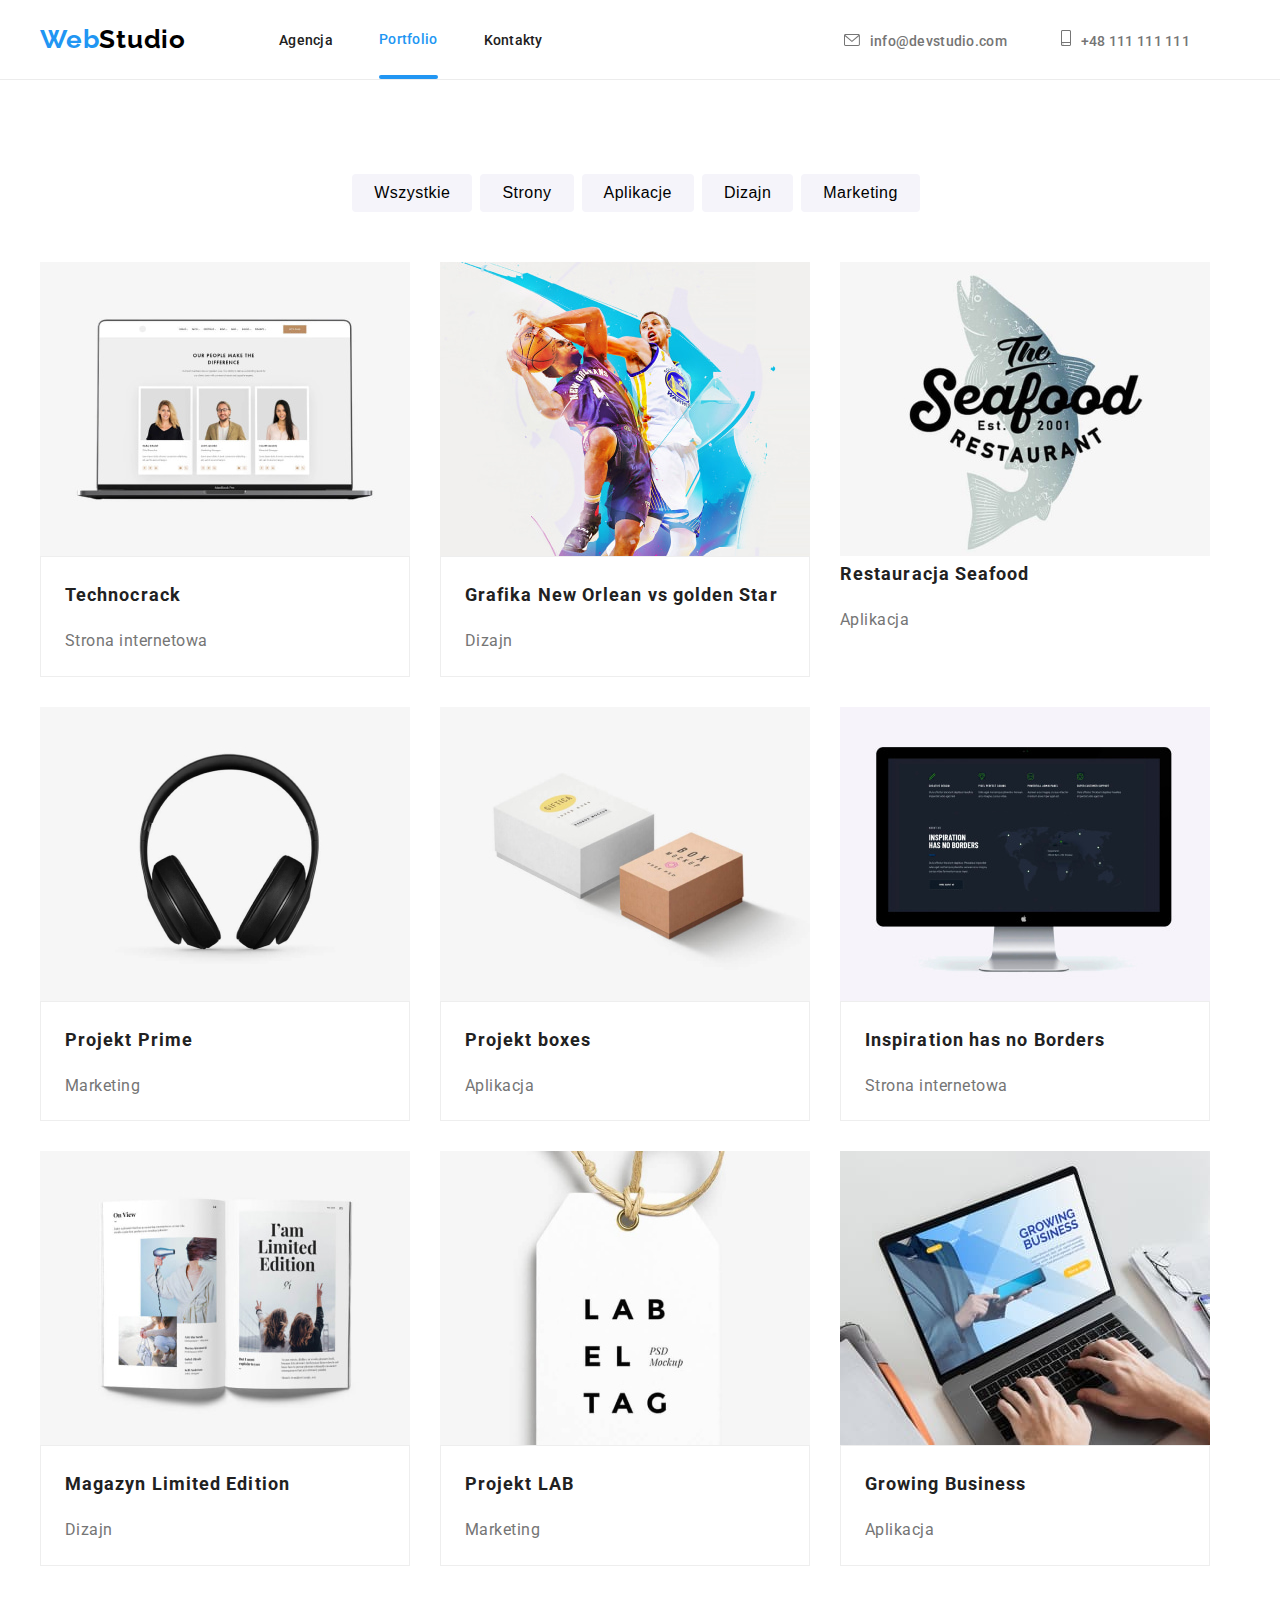
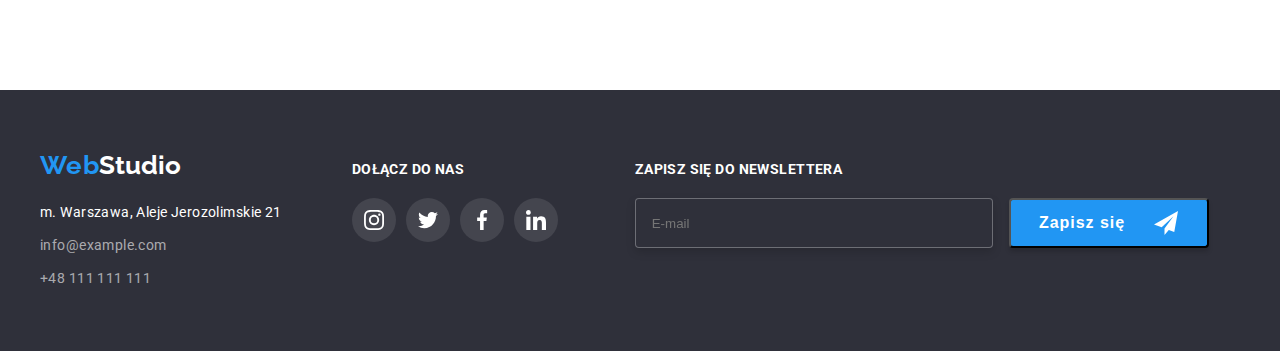
==== portfolio.html @ 431e4baf "init hw07" ====
<!DOCTYPE html>
<html lang="en">
<head>
    <meta charset="UTF-8">
    <meta http-equiv="X-UA-Compatible" content="IE=edge">
    <meta name="viewport" content="width=device-width, initial-scale=1.0">
    <link rel="preconnect" href="https://fonts.googleapis.com">
    <link rel="preconnect" href="https://fonts.gstatic.com" crossorigin>
    <link href="https://fonts.googleapis.com/css2?family=Raleway:wght@700&family=Roboto:wght@400;500;700;900&display=swap"
        rel="stylesheet">
    <link rel="stylesheet" href="https://cdnjs.cloudflare.com/ajax/libs/modern-normalize/2.0.0/modern-normalize.min.css"
        integrity="sha512-4xo8blKMVCiXpTaLzQSLSw3KFOVPWhm/TRtuPVc4WG6kUgjH6J03IBuG7JZPkcWMxJ5huwaBpOpnwYElP/m6wg=="
        crossorigin="anonymous" referrerpolicy="no-referrer" />
        <style>
           body {
                font-family: 'Roboto', sans-serif;
                color: rgba(33, 33, 33, 1)
            }
        </style> 
    <title>Portfolio</title>
    <link href="./css/styles.css" rel="stylesheet">
</head>
<body>
    <header class="header-line">
        <div class="container">
        <div class="menu-container">
<nav class="menu-nav">
    <a href="./index.html" class="link"><span class="logo">Web</span><span class="logo-header">Studio</span></a>
    <ul class="menu-nav-list list">
        <li class="menu-nav-item"><a href="./index.html" class="menu-nav-link">Agencja</a></li>
        <li class="menu-nav-item"><a href="./portfolio.html" class="menu-nav-link nav-link">Portfolio</a></li>
        <li class="menu-nav-item"><a href="#" class="menu-nav-link">Kontakty</a></li>
    </ul>
</nav>
<ul class="menu-contact list">
<li class="menu-contact-item">
<a href="mailto:info@devstudio.com" class="menu-contact-link">
<svg class="menu-icon" width="16" height="12">
    <use href="./images/icons.svg#icon-envelope"></use>
</svg>info@devstudio.com</a>
</li>

<li class="menu-contact-item">
    <a href="tel:+48111111111" class="menu-contact-link">
<svg class="menu-icon" width="10" height="16">
    <use href="./images/icons.svg#icon-smartphone"></use>
    </svg>+48 111 111 111</a>
</li>
</ul>
</div>
     </div>
</header>
<!--hero -->
    <main>  
        <div class="container">
        <section class="portfolio-img section">
        <div class="buttons">
            <ul class="button-nav list">
                <li class="button-item"><button type="button" class="buttons-portfolio">Wszystkie</button></li>
                <li class="button-item"><button type="button" class="buttons-portfolio">Strony</button></li>
                <li class="button-item"><button type="button" class="buttons-portfolio">Aplikacje</button></li>
                <li class="button-item"><button type="button" class="buttons-portfolio">Dizajn</button></li>
                <li class="button-item"><button type="button" class="buttons-portfolio">Marketing</button></li>
            </ul>
</div>
<ul class="site-navigation list">
    <li>
        <figure class="portfolio-img-containers list">
        <div class="box">
            <img src="./images/header/technocrack.jpg" alt="laptop" width="370" height="294">
            <div class="overlay">
<p class="overlay-text">Technocrack jest popularną platformą wykorzystywaną do rozpowszechniania koronawirusa. Firmy wykorzystują tę platformę
do celów szpiegowskich i ataków na niezabezpieczone serwery konkurencji</p>

            </div>
        </div>
        <figcaption class="figcaption-item"> 
        <h3 class="figcaption-title">Technocrack</h3>
            <p class="paragraph-portfolio">Strona internetowa</p>
            </figcaption>
            </figure>
    </li>
    <li>
        <figure class="portfolio-img-containers list">
            <div class="box">
        <img src="./images/header/graphic.jpg" alt="grafika" width="370" height="294">
        <div class="overlay">
            <p class="overlay-text">Technocrack jest popularną platformą wykorzystywaną do rozpowszechniania koronawirusa. Firmy
                wykorzystują tę platformę
                do celów szpiegowskich i ataków na niezabezpieczone serwery konkurencji</p>
        
        </div>
        </div>
        <figcaption class="figcaption-item">
            <h3 class="figcaption-title">Grafika New Orlean vs golden Star</h3>
            <p class="paragraph-portfolio">Dizajn</p>
            </figcaption>
            </figure>
    </li>
    <li>
        <figure class="portfolio-img-containers list">
            <div class="box">
        <img src="./images/header/seafood.jpg" alt="logo restauracji" width="370" height="294">
        <figcaption class="figcaption-item">
            <div class="overlay">
                <p class="overlay-text">Technocrack jest popularną platformą wykorzystywaną do rozpowszechniania koronawirusa. Firmy
                    wykorzystują tę platformę
                    do celów szpiegowskich i ataków na niezabezpieczone serwery konkurencji</p>
            
            </div>
            </div>
            <h3 class="figcaption-title">Restauracja Seafood</h3>
            <p class="paragraph-portfolio">Aplikacja</p>
            </figcaption>
            </figure>
    </li>
    <li>
    <figure class="portfolio-img-containers list">
        <div class="box">
        <img src="./images/header/project-prime.jpg" alt="słuchawki" width="370" height="294">
        <div class="overlay">
            <p class="overlay-text">Technocrack jest popularną platformą wykorzystywaną do rozpowszechniania koronawirusa. Firmy
                wykorzystują tę platformę
                do celów szpiegowskich i ataków na niezabezpieczone serwery konkurencji</p>
        
        </div>
        </div>
        <figcaption class="figcaption-item">
            <h3 class="figcaption-title">Projekt Prime</h3>
            <p class="paragraph-portfolio">Marketing</p>
            </figcaption>
            </figure>
    </li>
    <li>
        <figure class="portfolio-img-containers list">
            <div class="box">
        <img src="./images/header/project-boxes.jpg" alt="pudełka" width="370" height="294">
        <div class="overlay">
            <p class="overlay-text">Technocrack jest popularną platformą wykorzystywaną do rozpowszechniania koronawirusa. Firmy
                wykorzystują tę platformę
                do celów szpiegowskich i ataków na niezabezpieczone serwery konkurencji</p>
        
        </div>
        </div>
        <figcaption class="figcaption-item">
            <h3 class="figcaption-title">Projekt boxes</h3>
            <p class="paragraph-portfolio">Aplikacja</p>
            </figcaption>
            </figure>
    </li>
    <li>
        <figure class="portfolio-img-containers list">
            <div class="box">
        <img src="./images/header/inspiration.jpg" alt="monitor" width="370" height="294">
        <div class="overlay">
            <p class="overlay-text">Technocrack jest popularną platformą wykorzystywaną do rozpowszechniania koronawirusa. Firmy
                wykorzystują tę platformę
                do celów szpiegowskich i ataków na niezabezpieczone serwery konkurencji</p>
        
        </div>
        </div>
        <figcaption class="figcaption-item">
            <h3 class="figcaption-title">Inspiration has no Borders</h3>
            <p class="paragraph-portfolio">Strona internetowa</p>
            </figcaption>
            </figure>
    </li>
    <li>
        <figure class="portfolio-img-containers list">
            <div class="box">
        <img src="./images/header/magazyn.jpg" alt="ksiąźka" width="370" height="294">
        <div class="overlay">
            <p class="overlay-text">Technocrack jest popularną platformą wykorzystywaną do rozpowszechniania koronawirusa. Firmy
                wykorzystują tę platformę
                do celów szpiegowskich i ataków na niezabezpieczone serwery konkurencji</p>
        
        </div>
        </div>
        <figcaption class="figcaption-item">
            <h3 class="figcaption-title">Magazyn Limited Edition</h3>
           <p class="paragraph-portfolio">Dizajn</p>
            </figcaption>
            </figure>
    </li>
    <li>
        <figure class="portfolio-img-containers list">
            <div class="box">
        <img src="./images/header/project.jpg" alt="logo na kartce" width="370" height="294">
        <div class="overlay">
            <p class="overlay-text">Technocrack jest popularną platformą wykorzystywaną do rozpowszechniania koronawirusa. Firmy
                wykorzystują tę platformę
                do celów szpiegowskich i ataków na niezabezpieczone serwery konkurencji</p>
        
        </div>
        </div>
        <figcaption class="figcaption-item">
            <h3 class="figcaption-title">Projekt LAB</h3>
            <p class="paragraph-portfolio">Marketing</p>
            </figcaption>
            </figure>
    </li>
    <li>
        <figure class="portfolio-img-containers list">
            <div class="box">
        <img src="./images/header/growing.jpg" alt="pisanie na laptopie" width="370" height="294">
        <div class="overlay">
            <p class="overlay-text">Technocrack jest popularną platformą wykorzystywaną do rozpowszechniania koronawirusa. Firmy
                wykorzystują tę platformę
                do celów szpiegowskich i ataków na niezabezpieczone serwery konkurencji</p>
        
        </div>
        </div>
        <figcaption class="figcaption-item">
            <h3 class="figcaption-title">Growing Business</h3>
            <p class="paragraph-portfolio">Aplikacja</p>
            </figcaption>
            </figure>
    </li>
</ul>
    </section>
    
    </main>
    <footer>
        <div class="footer-flex container">
            <div class="footer-div">
        <a href="./index.html"><span class="logo">Web</span><span class="logo-footer">Studio</span></a>
        <address>
        <ul class="footer-contact">
            <li class="footer-item"><a href="https://goo.gl/maps/dJ92y6GsQ9tfoDRQ7" class="last-line-adress" target="_blank">m. Warszawa, Aleje Jerozolimskie 21</a></li>
            <li class="footer-item"><a href="mailto:info@example.com" class="last-line">info@example.com</a></li>
            <li class="footer-item"><a href="tel:+48111111111" class="last-line">+48 111 111 111</a></li>
        </ul>
    </address>
            </div>
            <div class="footer-join">
    <h3 class="footer-social-title">DOŁĄCZ DO NAS</h3>
    <ul class="footer-social-container list">
        <li class="footer-social-icons">
              <a class="footer-social-link" href=""><svg class="footer-social-icon" width="20" height="20">
            <use href="./images/icons.svg#icon-instagram-2"></use>
        </svg></a>
    </li>
        <li class="footer-social-icons">
            <a class="footer-social-link"><svg class="footer-social-icon" width="20" height="20">
            <use href="./images/icons.svg#icon-twitter-1"></use>
        </svg></a>
    </li>
        <li class="footer-social-icons">
            <a class="footer-social-link" href=""><svg class="footer-social-icon" width="20" height="20">
            <use href="./images/icons.svg#icon-facebook-1"></use>
        </svg></a>
    </li>
        <li class="footer-social-icons">
            <a class="footer-social-link" href=""><svg class="footer-social-icon" width="20" height="20">
                <use href="./images/icons.svg#icon-linkedin-1"></use>
            </svg></a>
        </li>
    </ul>
    </div>
        <div class="footer-newsletter">
        <form>
            <label>
                <h3 class="footer-submit">Zapisz się do newslettera</h3>
                <input class="footer-input" type="text" name="username" placeholder="E-mail" />
            </label>
            <button class="button-footer" type="submit">Zapisz się
                <svg class="button-icon-send" width="24" height="24">
                    <use href="./images/icons.svg#icon-icon-send"></use>
                </svg>
            </button>
        </form>
        </div>
        </div>
</footer>
</body>
</html>
---- css/styles.css ----
* {
   margin: 0;
   padding: 0;
}

*,
*::before,
*::after {
   box-sizing: border-box;
}

:root {
   --main-background: rgba(255,255,255, 1);
   --focus-color: rgba(33, 150, 243, 1);
   --second-line-color: rgba(117, 117, 117, 1);
   --button-background: rgba(245, 244, 250, 1);
   --footer-color:  rgba(47, 48, 58, 1);
   --cubic-bezier: cubic-bezier(0.4, 0, 0.2, 1)
   --
}

.body {
   font-family: 'Roboto', sans-serif;
   color: rgba(33, 33, 33, 1);
   --main-background: var(--main-background);
}

   .h1, h2, h3, h4, h5, h6, p {
      margin: 0;
}

.img {
   display: block;
   max-width: 100%;
   height: auto;
}

.list {
   list-style: none;
   padding-left: 0;
   margin: 0;
}

a:link {
   text-decoration: inherit;
}

.container {
max-width: 1200px;
margin: 0 auto
}

.section {
   padding-top: 94px;
   padding-bottom: 94px;
}

/* nawigacja strony i kontakty =======================*/

.logo {
color: var(--focus-color);
font-family: 'Raleway';
font-weight: 700;
font-size: 26px;
line-height: 1.2;
letter-spacing: 0.03em;
}

.logo-header {
font-family: 'Raleway';
font-weight: 700;
font-size: 26px;
line-height: 1.2;
color: #000000;
letter-spacing: 0.03em;
margin-right: 93px
}

.header-line {
background: var(--main-background);
border-bottom: #ececec solid 1px;
}

.menu-container {
display: flex;
align-items: center;
padding-top: 24px;
padding-bottom: 24px;
}

.menu-nav {
display: flex;
margin-right: auto;
}

.menu-nav-list {
display: flex;
align-items: center;
flex-wrap: wrap;
}

.menu-nav-item {
margin-right: 46px;
display: inline;
}

.menu-contact-item {
margin-right: 50px;
display: inline;
}

.menu-nav-link {
font-weight: 500;
font-size: 14px;
line-height: 1.1;
letter-spacing: 0.02em;
color: #212121;
}

.menu-contact-link {
   text-decoration: inherit;
   font-weight: 500;
   font-size: 14px;
   line-height: 1.1;
   letter-spacing: 0.02em;
   color: var(--second-line-color)
}

.menu-icon {
   fill: currentColor;
   margin-right: 10px;
}

   .menu-nav-link:hover, 
   .menu-nav-link:focus {
  color: var(--focus-color);
  }

   .menu-contact-link:hover,
   .menu-contact-link:focus {
    color: var(--focus-color);
   }

.nav-link {
   position: relative;
   display: flex;
   color: var(--focus-color);
      }

  .nav-link::after {
   color: var(--focus-color);
   position: absolute;
   background-color: var(--focus-color);
   content: "";
   width: 100%;
   height: 4px;
   border-radius: 2px;
   bottom: -32px
  }
/* webstudio =====================*/


.hero-container {
background-color: rgba(47, 48, 58, 0.4);
   background-image: linear-gradient(to right,
         rgba(47, 48, 58, 0.4),
         rgba(47, 48, 58, 0.4)),
      url(../images/background-picture.jpg);
   background-position: center;
   background-size: cover;
   padding: 200px 0;
   max-width: 1600px;
   height: 600px;
   margin: 0 auto;
}

.h1-webstudio {
   font-weight: 900;
   font-size: 44px;
   line-height: 1.4;
   text-align: center;
   letter-spacing: 0.06em;
   white-space: wrap;
   max-width: 696px;
   margin: 0 auto;
   color: var(--main-background);
}

.button-webstudio {
font-weight: 700;
font-size: 16px;
line-height: 1.8;
cursor: pointer;
text-align: center;
margin: 0 auto;
margin-top: 30px;
padding: 10px 41px;
letter-spacing: 0.06em;
border-radius: 4px;
box-shadow: 0px 4px 4px rgba(0, 0, 0, 0.15);
background: var(--button-background); 
}

.button-webstudio:hover {
   color: var(--main-background);
   background: var(--focus-color);
}

.button-position {
display: flex;
justify-content: center;
text-align: center;
}

.features {
   padding-bottom: 0;
}

.features-list {
   display: flex;
}

.features-title {
   font-weight: 700;
   font-size: 18px;
   line-height: 1.5;
   letter-spacing: 0.03em;
   margin-bottom: 10px;
   margin-top: 30px
}

.features-list {
   display: flex;
}

.features-items {
   margin-right: 30px;
}

.paragraph-index {
font-family: 'Roboto';
   font-style: normal;
   font-weight: 400;
   font-size: 14px;
   line-height: 1.7;
   letter-spacing: 0.03em;
   color: var(--second-line-color);
}

.features-picture {
width: 270px;
height: 120px;
background: var(--button-background) ;
border-radius: 4px;
fill: #212121;
text-align: center;
display: flex;
align-items: center;
justify-content: center;
}

.features-picture:last-child {
   margin-right: 0
}
/* about + img index ====================================== */

.list-img {
display: flex; 
   }   

.about-title {
   font-weight: 700;
   font-size: 36px;
   line-height: 1.2;
   text-align: center;
   letter-spacing: 0.03em;
   margin-bottom: 50px;
}

.about-img {
   
 margin-right: 30px;
 position: relative;
list-style-type: none;
overflow: hidden;
display: flex;
}
.about-img:last-child {
   margin-right: 0;
}

.about-img > .label {
   position: absolute;
   font-weight: 700;
   font-size: 14px;
   line-height: 1.14;
   align-items: center;
   justify-content: center;
   width: 100%;
   height: 70px;
   bottom: 0px;
   letter-spacing: 0.03em;
   text-transform: uppercase;
   color: var(--main-background);
   display: flex;
   background-color: rgba(47, 48, 58, 0.8);
 
}
/* team ====================================== */

.team {
   background: var(--button-background);
   align-items: center;
   justify-content: center;
}

.team-title {
font-weight: 700;
   font-size: 36px;
   line-height: 1.7;
   text-align: center;
   letter-spacing: 0.03em;
   margin-bottom: 50px
}

.team-list {
   display: flex
}

.index-team-containers {
margin-right: 30px;
display: flex;
flex-direction: column;
}

.figcaption-team {
box-shadow: 0px 1px 3px rgba(0, 0, 0, 0.12), 
0px 1px 1px rgba(0, 0, 0, 0.14), 
0px 2px 1px rgba(0, 0, 0, 0.2);
border-radius: 0px 0px 4px 4px;
padding-top: 30px;
padding-bottom: 30px;
height: 168px;
background: var(--main-background);
}

.index-team-name {
   font-family: 'Roboto';
   font-weight: 500;
   font-size: 16px;
   line-height: 1.2;
   text-align: center;
   letter-spacing: 0.03em;
}

.index-team-position {
font-family: 'Roboto';
   font-weight: 400;
   font-size: 16px;
   line-height: 1.2;
   text-align: center;
   letter-spacing: 0.03em;
   margin-top: 10px;
   color: var(--second-line-color)
}

.social-media-container {
display: flex;
justify-content: center;
align-items: center;
list-style: none;
margin-top: 16px;
}

.social-icon-team {
width: 44px;
height: 44px;
margin-right: 10px;
}

.social-icon-team:last-child {
   margin-right: 0;
}

.social-link {
      fill: rgba(175, 177, 184, 1);
   width: 100%;
   height: 100%;
      display: flex;
      align-items: center;
      justify-content: center;
}

.social-link:hover,
.social-link:focus {
   fill: var(--main-background);
   background-color: var(--focus-color);
   border-radius: 50%;
}
/* nasi klienci =========================*/

.client-list {
   display: flex;
   align-items: center;
   justify-content: center;
}

.client-title {
font-style: normal;
   font-weight: 700;
   font-size: 36px;
   line-height: 1.7;
   text-align: center;
   letter-spacing: 0.03em;
   color: rgba(33, 33, 33, 1)
}

.client-items {
   margin-top: 50px;
   margin-right: 30px
}

.client-icon {
width: 170px;
height: 92px;
border: 1px solid currentColor;
color: rgba(175, 177, 184, 1);
fill: currentColor;
border-radius: 4px;
text-align: center;
display: flex;
align-items: center;
justify-content: center;
      }

.client-item:last-child {
  margin-right: 0;
}
      
.client-icon:hover,
.client-icon:focus {
border-color: var(--focus-color);
fill: var(--focus-color);
            }
/* buttons, img, portfolio ======================*/ 

.paragraph-portfolio {
   font-weight: 400;
   font-size: 16px;
   line-height: 1.8;
   margin-top: 14px;
   letter-spacing: 0.03em;
   color: var(--second-line-color);
   }


.buttons-portfolio {
   font-weight: 500;
   font-size: 16px;
   line-height: 1.6;
   text-align: center;
   letter-spacing: 0.03em;
   margin: 0 auto;
   padding: 6px 22px;
   cursor: pointer;
   border-radius: 4px;
   border: 0;
   background: var(--button-background); 
}

.buttons-portfolio:hover {
   color: var(--main-background);
   background: var(--focus-color);
   box-shadow: 0px 3px 1px rgba(0, 0, 0, 0.1), 0px 1px 2px rgba(0, 0, 0, 0.08), 0px 2px 2px rgba(0, 0, 0, 0.12);
}

.button-nav {
   display: flex;
   justify-content: center;
   align-items: center;
   flex-wrap: wrap;
   margin-bottom: 50px;
}

.button-item {
   margin-right: 8px;
}

/* portfolio images ============= */

.site-navigation {
   display: flex;
   flex-wrap: wrap;
}

.portfolio-img-containers {
display: flex;
flex-direction: column;
margin-bottom: 30px;
margin-right: 30px;

}
.figcaption-item {
   padding: 20px 24px;
   border: 1px solid #eeeeee;
   
}

.figcaption-item:hover,
.figcaption-item:focus {
box-shadow: 1px 4px 6px 0px rgba(0, 0, 0, 0.16);
box-shadow: 0px 4px 4px 0px rgba(0, 0, 0, 0.06);
box-shadow: 0px 1px 1px 0px rgba(0, 0, 0, 0.12);
}

.figcaption-title {
   font-weight: 700;
   font-size: 18px;
   line-height: 2;
   letter-spacing: 0.06em;
}

.box {
   position: relative;
      width: 370px;
      height: 294px;
      overflow: hidden;
}

.overlay {
   position: absolute;
   top: 0;
   left: 0;
   width: 100%;
   height: 100%;
   background-color: rgba(33, 150, 243, 0.9);

      transform: translatey(100%);
      transition: transform 250ms ease-in-out;
}

      .box:hover .overlay {
            transform: translatex(0);
      }
   
.overlay-text {
   font-style: normal;
      font-weight: 400;
      font-size: 18px;
      line-height: 1.5;
      letter-spacing: 0.03em;
      color: var(--main-background);
      margin: 49px 45px 49px 24px

}
/* stopka =======================================*/


footer {
   background: var(--footer-color);
   padding-top: 60px;
   padding-bottom: 60px;
}

.logo-footer {
   font-family: 'Raleway';
   font-weight: 700;
   font-size: 26px;
   line-height: 1.2;
   letter-spacing: 0,03em;
   color: var(--main-background)
}

.last-line {
font-style: normal;
font-weight: 400;
font-size: 14px;
line-height: 1.7;
letter-spacing: 0.03em;
color: rgba(255, 255, 255, 0.6);
}

.last-line:hover, 
.last-line:focus {
color: var(--focus-color)
}

.last-line-adress {
font-style: normal;
font-weight: 400;
font-size: 14px;
line-height: 1.7;
letter-spacing: 0.03em;
color: var(--main-background);
}

.last-line-adress:hover,
.last-line:focus {
color: var(--focus-color);
   }

.footer-contact {
   margin-top: 20px;
   list-style-type: none;
  
}

.footer-item {
      margin-top: 9px;
   }

.footer-item:first-child {
         margin-top: 0px;
 }

.footer-flex {
   display: flex;
   align-items: baseline;
}

.footer-div {
   margin-right: 70px;
}
.footer-social-title {
   font-weight: 700;
   font-size: 14px;
   line-height: 1.14;
   margin-right: 70px;
   letter-spacing: 0.03em;
   text-transform: uppercase;
   color: var(--main-background);
}
.footer-social-icons {
   width: 44px;
   height: 44px;
   margin-right: 10px;
   cursor: pointer;
}

.footer-social-link {
   fill: var(--main-background);
   background-color: rgba(255, 255, 255, 0.1);
   border-radius: 50%;
   width: 100%;
   height: 100%;
   display: flex;
   align-items: center;
   justify-content: center;
}


.footer-social-icons:last-child {
   margin-right: 0;
}

.footer-social-container {
   margin-top: 20px;
   display: flex;
   align-items: center;
   justify-content: center
}

.footer-social-link:hover,
.footer-social-link:focus {
   background-color: var(--focus-color);
   border-radius: 50%;
}
/* ============== stopka newsletter ======*/

.footer-newsletter {
margin-left: 77px
}

.footer-submit {
   display: flex;
   flex-direction: column;
   margin-bottom: 20px;
   margin-right: 77px;
   font-weight: 700;
   font-size: 14px;
   line-height: 1.14;
   letter-spacing: 0.03em;
   text-transform: uppercase;
   color: var(--main-background)
}

.footer-input {
      box-sizing: border-box;
      width: 358px;
      height: 50px;
      border: 1px solid rgba(255, 255, 255, 0.3);
      padding-left: 16px;
      filter: drop-shadow(0px 4px 4px rgba(0, 0, 0, 0.15));
      border-radius: 4px;
      background: var(--footer-color)
}

.button-footer {
      width: 200px;
      height: 50px;
      font-weight: 700;
      font-size: 16px;
      line-height: 1.8;
      letter-spacing: 0.06em;
      text-align: center;
      margin-left: 12px;
      color: var(--main-background);
      background: var(--focus-color);
      box-shadow: 0px 4px 4px rgba(0, 0, 0, 0.15);
      border-radius: 4px;
      cursor: pointer;
      justify-content: space-between;
      align-items: center;
}

.button-icon-send {
   fill: var(--main-background);
   margin-left: 24px;
   vertical-align: middle;
}

/* modal window =======================================*/

.form-window {
   padding-left: 40px;
   padding-right: 40px
}

.backdrop {
   position: fixed;
   left: 0;
   top: 0;
   width: 100%;
   height: 100%;
   background-color: rgba(0, 0, 0, 0.2);
   transition-duration: 250ms;
   transition-timing-function: cubic-bezier(0.4, 0, 0.2, 1)
}

.modal {
   position: absolute;
   left: 50%;
   top: 50%;
   transform: translate(-50%, -50%);
   width: 528px;
   height: 581px;
   background-color: var(--main-background);
   box-shadow: 0px 1px 3px rgba(0, 0, 0, 0.12), 0px 1px 1px rgba(0, 0, 0, 0.14), 0px 2px 1px rgba(0, 0, 0, 0.2);
   border-radius: 4px;
}

.close-btn {
   position: absolute;
   top: 8px;
   right: 8px;
   width: 30px;
   height: 30px;
   border-radius: 50%;
   border: 1px solid rgba(0, 0, 0, 0.1);
   background: var(--main-background)
}

.is-hidden {
   opacity: 0;
   visibility: hidden;
   pointer-events: none

}

.modal-title {
font-weight: 700;
font-size: 20px;
line-height: 1.15;
text-align: center;
letter-spacing: 0.03em;
color: rgba(33, 33, 33, 1);
margin-top: 40px;
margin-bottom: 12px;
}

.label-title {
   display: flex;
   flex-direction: column;
   font-size: 12px;
   line-height: 1.17;
   letter-spacing: 0.01em;
   margin-bottom: 10px;
color: rgba(117, 117, 117, 1);
}

.input-style {
   display: block;
   position: relative;
   margin-top: 4px;
   transition-property: fill;
   transition-duration: 250ms;
   transition-timing-function: var(--cubic-bezier);

}

.modal-window {
   display: block;
      width: 100%;
      height: 40px;
      padding-top: 11px;
      padding-bottom: 11px;
      padding-left: 42px;
      border: 1px solid rgba(33, 33, 33, 0.2);
      border-radius: 4px;
      transition-property: border-color;
      transition-duration: 250ms;
      transition-timing-function: var(--cubic-bezier);
      outline: transparent;
}

.input-style:focus-within,
.modal-window:focus-within {
   fill: var(--focus-color);
   border-color: var(--focus-color);
}

.modal-window-icon {
position: absolute;
fill: rgba(33, 33, 33, 1);
transform: translateY(-50%);
   top: 50%;
   left: 13px;
}

.modal-window:focus+.modal-window-icon {
fill: var(--focus-color);
transition-property: fill;
transition-duration: 250ms;
   transition-timing-function: cubic-bezier(0.4, 0, 0.2, 1);
}

.comment {
      width: 100%;
      height: 120px;
      padding: 12px 16px;
      margin-top: 4px;
      color: rgba(117, 117, 117, 0.5);
      resize: none;
}

.comment::placeholder {
   font-size: 12px;
   line-height: 1.17;
   letter-spacing: 0.01em;
   color: rgba(117, 117, 117, 0.5);
}

.modal-window-button {
   font-weight: 700;
      font-size: 16px;
      line-height: 1.88;
      letter-spacing: 0.06em;
      color: var(--main-background);
      background-color: var(--focus-color);
      padding: 10px 76px;
      margin: 0 auto;
      box-shadow: 0px 4px 4px rgba(0, 0, 0, 0.15);
      border-radius: 4px;
   }

   .checkbox-window {
          display: block;
          margin-bottom: 30px;
          font-size: 14px;
          line-height: 1.71;
          letter-spacing: 0.03em;
          color: grey;
          text-align: center;
          cursor: pointer;
       }
   
       .checkbox-input {
   
          appearance: none;
          position: absolute;
       }
   
       .checkbox-icon {
          display: inline-block;
          border: 2px solid black;
          border-radius: 2px;
          vertical-align: sub;
          transition-property: background-color, border-color;
          transition-duration: 250ms;
          transition-timing-function: var(--cubic-bezier);
          
       }
   
       .checkbox-vector {
          display: block;
          width: 16px;
          height: 15px;
         fill: var(--main-background);
       }
   
       .checkbox-agreement {
          display: inline;
          margin-left: 8px;
       }
   
       .underline-link {
          color: var(--focus-color);
         text-decoration: underline !important
       }
   
       .checkbox-input:checked + .checkbox-icon {
          background-color: var(--focus-color);
          border-color: var(--focus-color);
       }
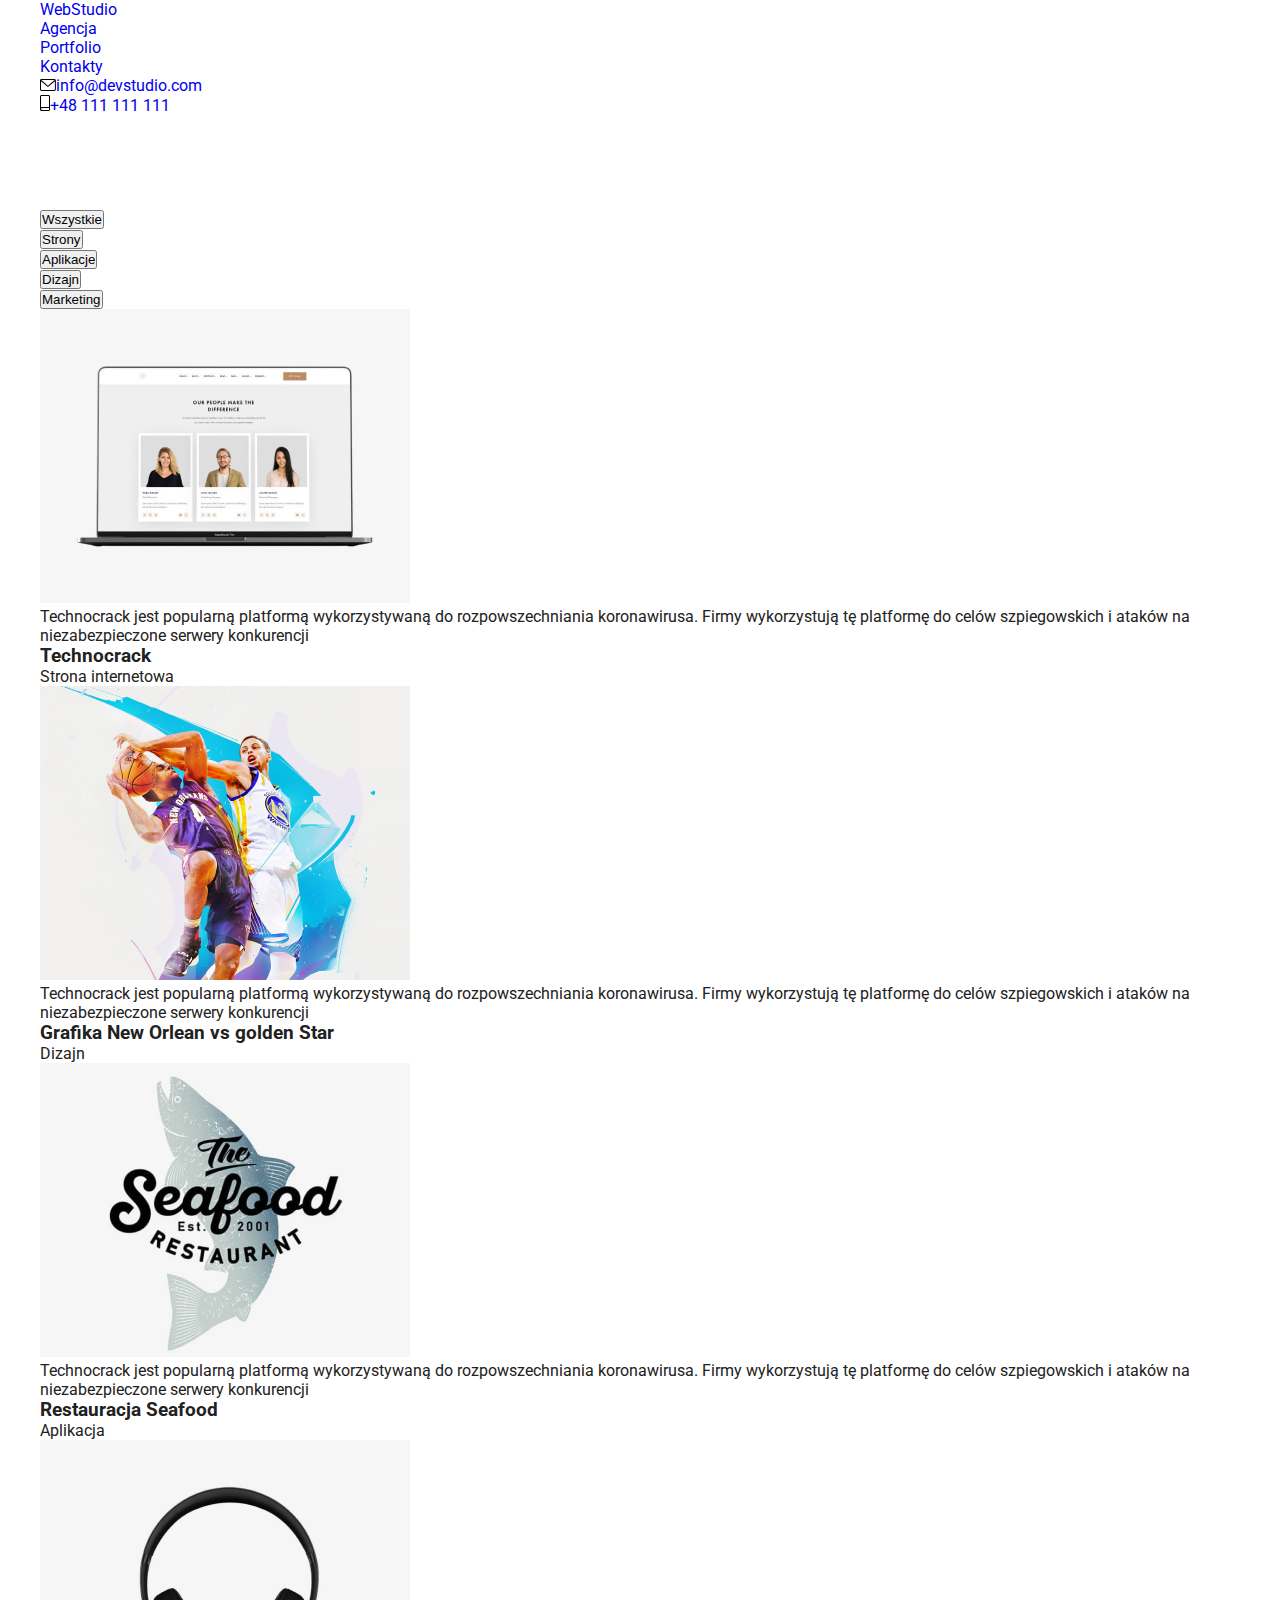
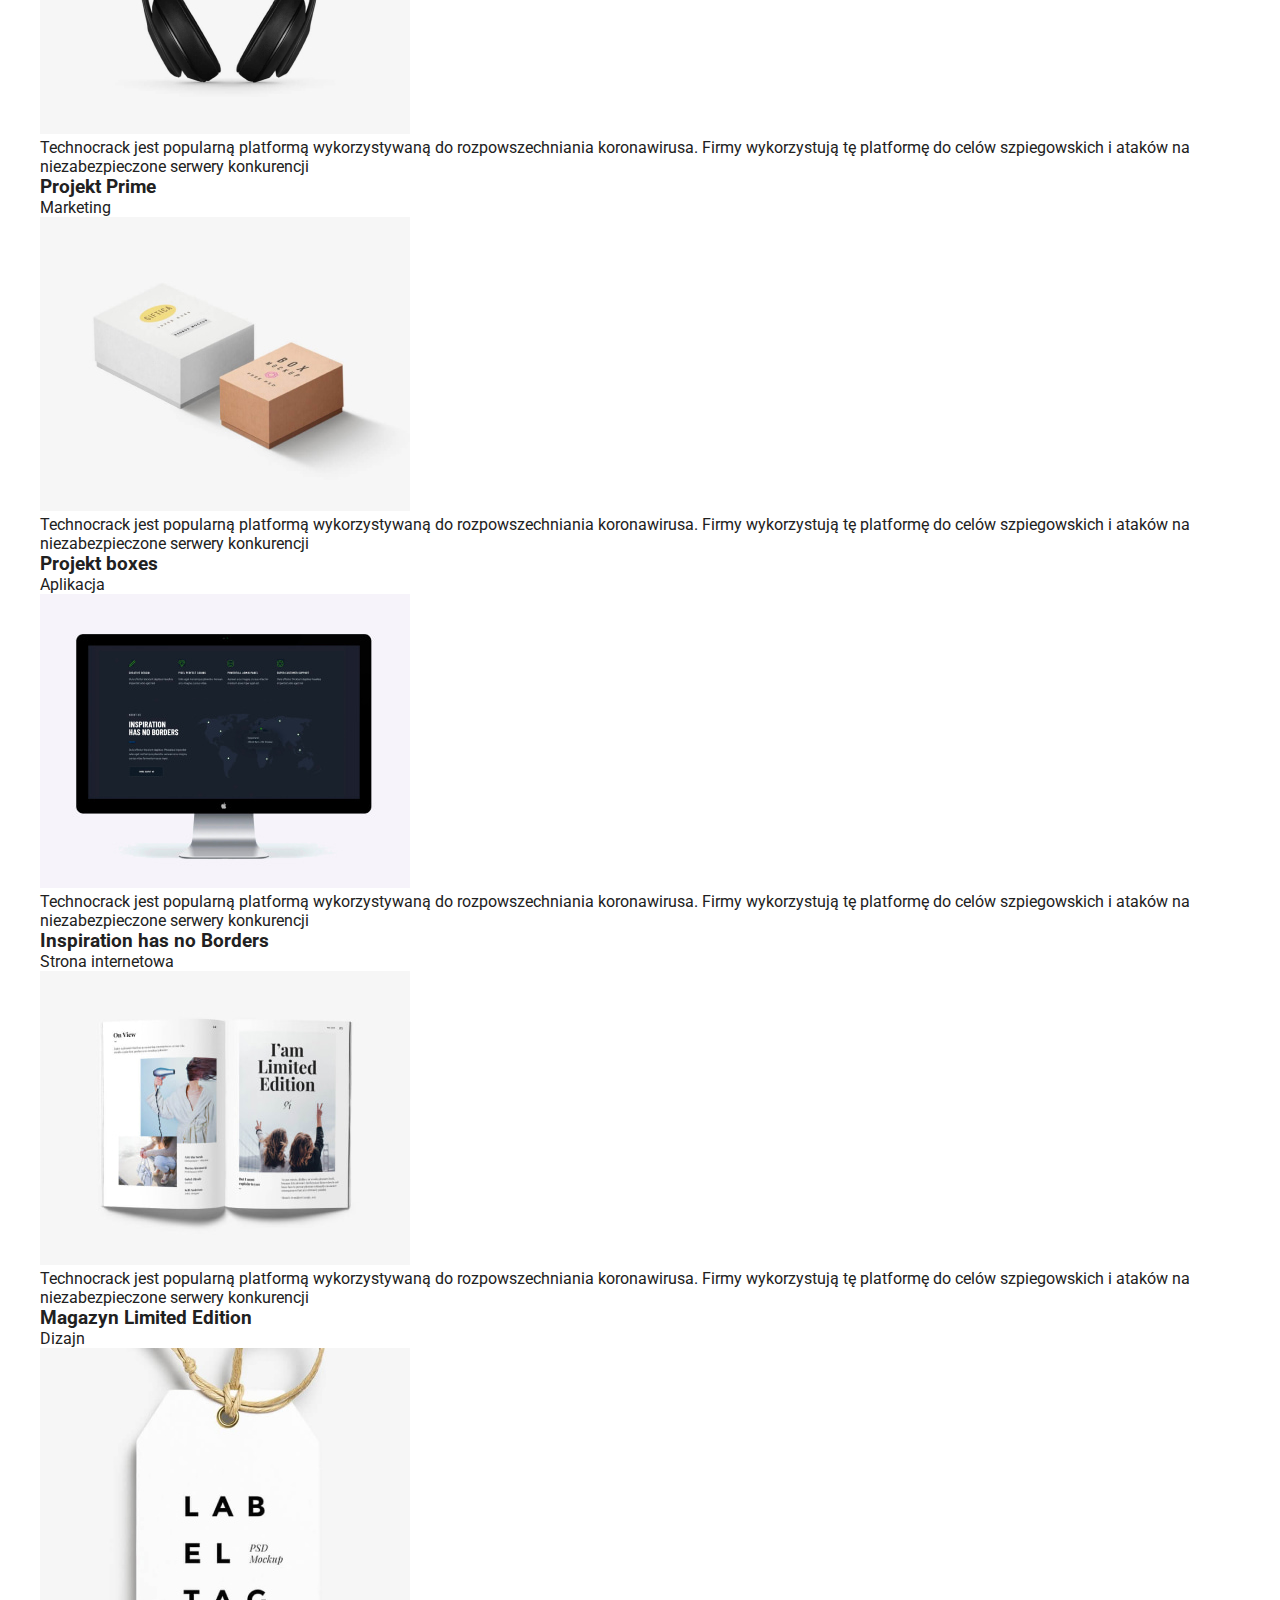
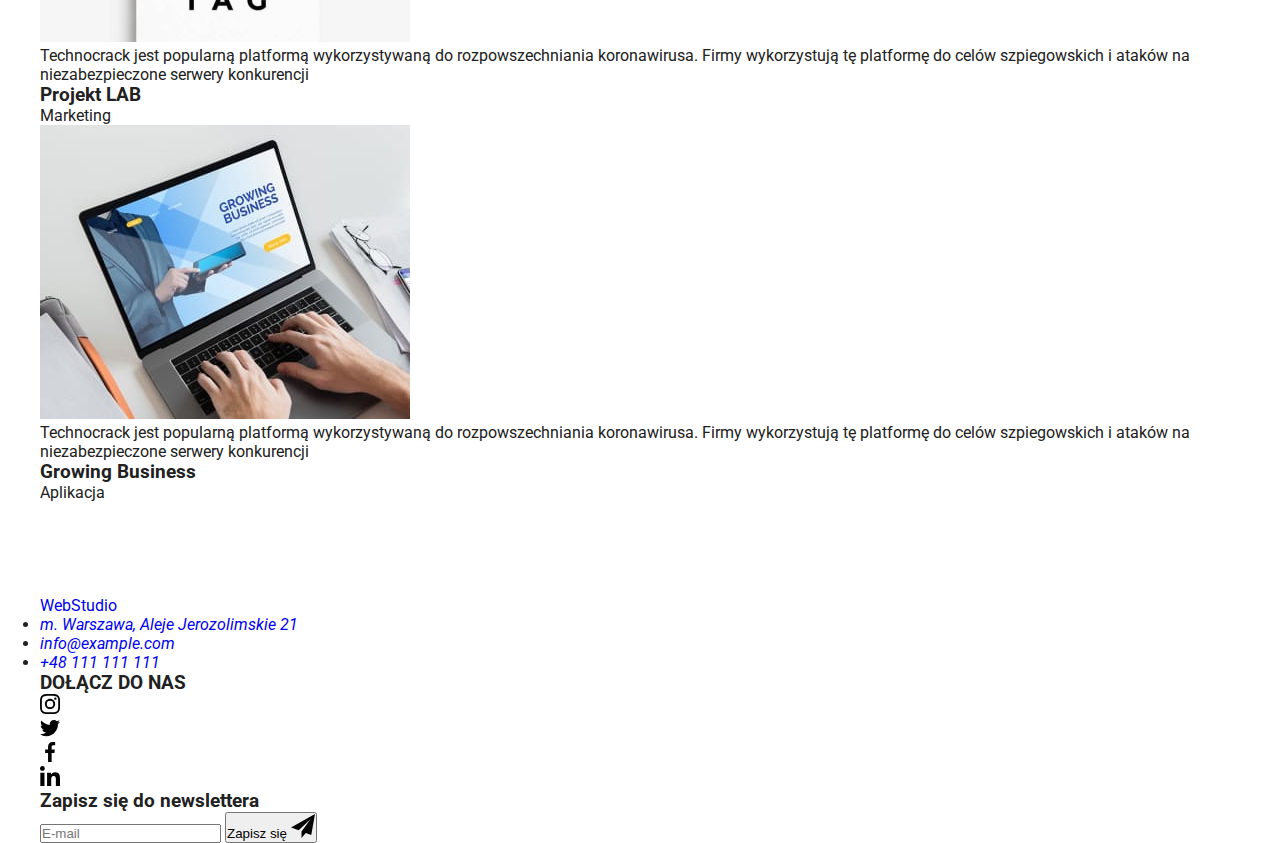
==== commit c949fd75: "hw07" ====
--- a/portfolio.html
+++ b/portfolio.html
@@ -18,7 +18,7 @@
             }
         </style> 
     <title>Portfolio</title>
-    <link href="./css/styles.css" rel="stylesheet">
+    <link href="./css/main.min.css" rel="stylesheet">
 </head>
 <body>
     <header class="header-line">
--- a/css/main.min.css
+++ b/css/main.min.css
@@ -0,0 +1 @@
+:root{--text-color: var(33, 33, 33, 1);--main-background: rgba(255, 255, 255, 1);--focus-color: rgba(33, 150, 243, 1);--second-line-color: rgba(117, 117, 117, 1);--button-background: rgba(245, 244, 250, 1);--footer-color: rgba(47, 48, 58, 1);--cubic-bezier: cubic-bezier(0.4, 0, 0.2, 1);--border-bottom-color: #ececec;--box-shadow-filter: 0px 3px 1px rgba(0, 0, 0, 0.1), 0px 1px 2px rgba(0, 0, 0, 0.08), 0px 2px 2px rgba(0, 0, 0, 0.12);--box-shadow-hero: 0px 4px 4px rgba(0, 0, 0, 0.15)}*{margin:0;padding:0}*,*::before,*::after{-webkit-box-sizing:border-box;box-sizing:border-box}.body{font-family:"Roboto",sans-serif;color:var(--text-color);--main-background: var(--main-background)}.h1,h2,h3,h4,h5,h6,p{margin:0}.img{display:block;max-width:100%;height:auto}.list{list-style:none;padding-left:0;margin:0}a:link{text-decoration:inherit}.container{max-width:1200px;margin:0 auto}.section{padding-top:94px;padding-bottom:94px}/*# sourceMappingURL=main.min.css.map */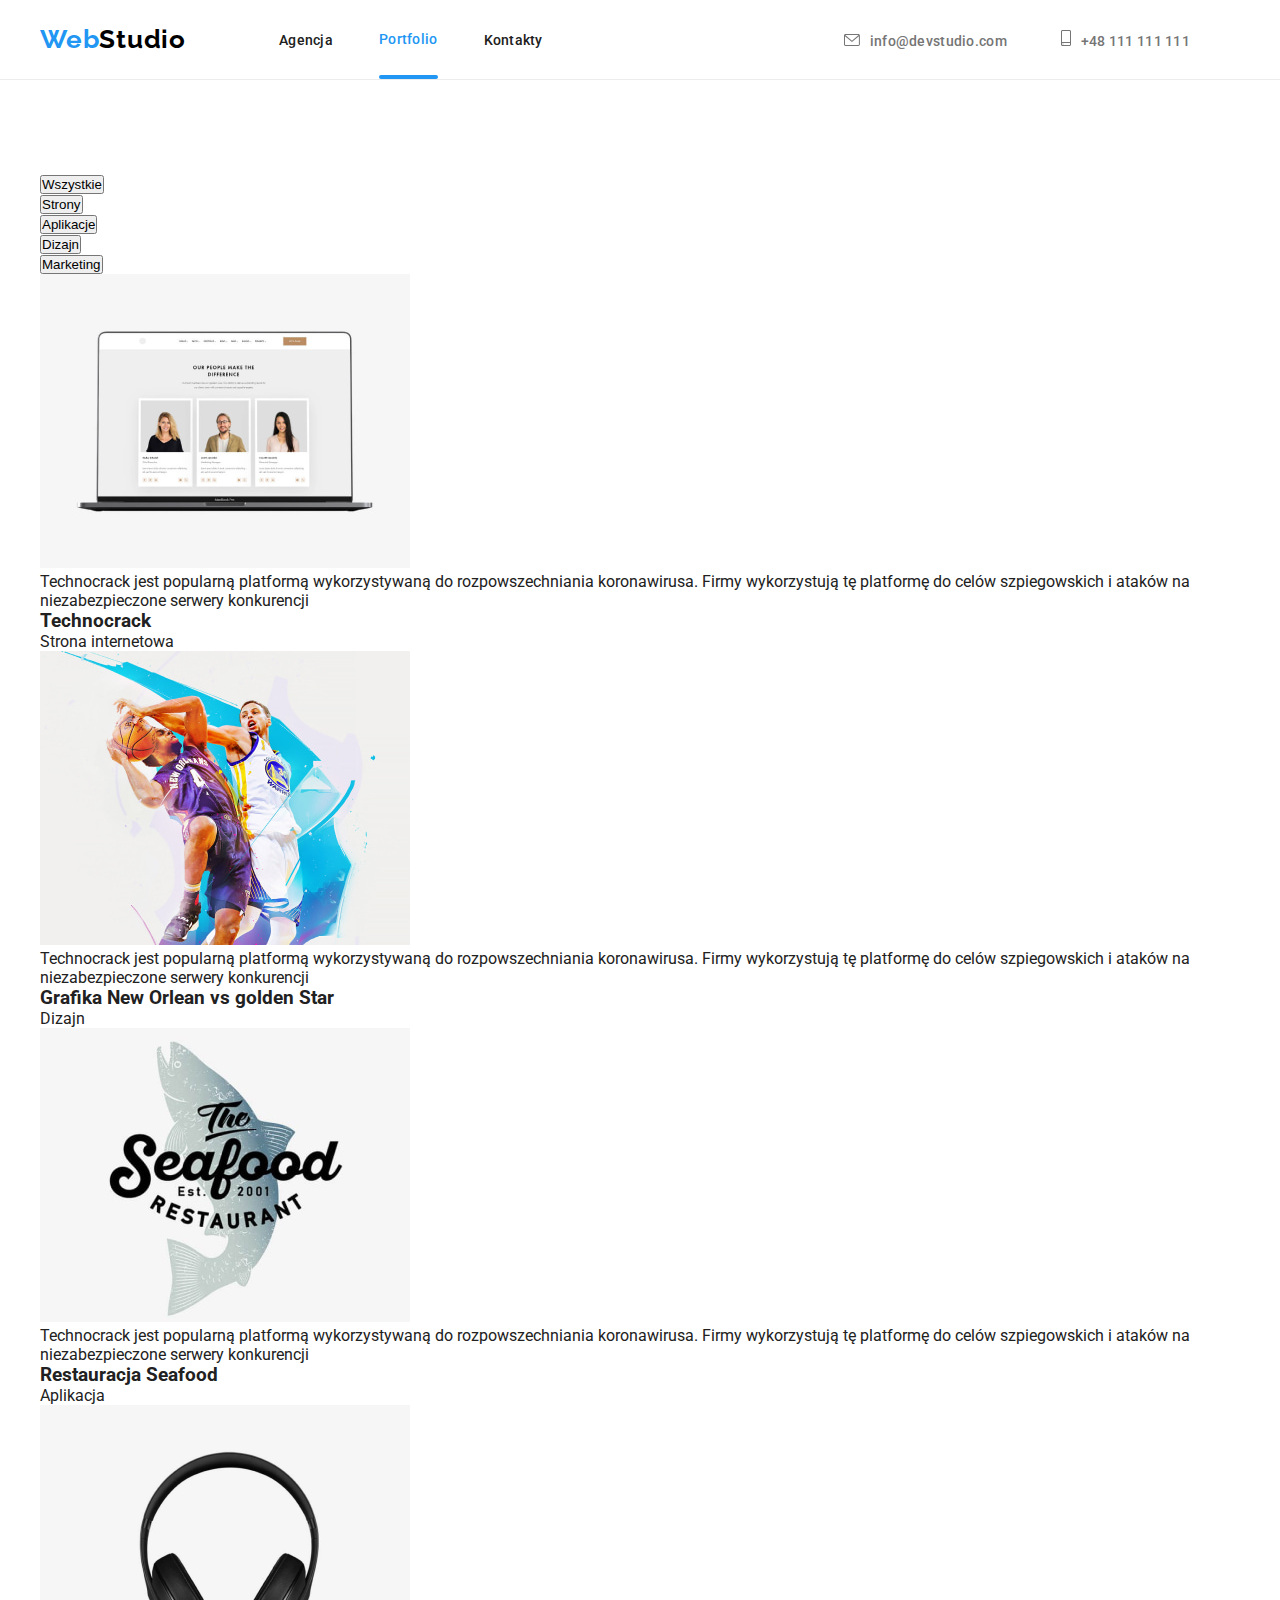
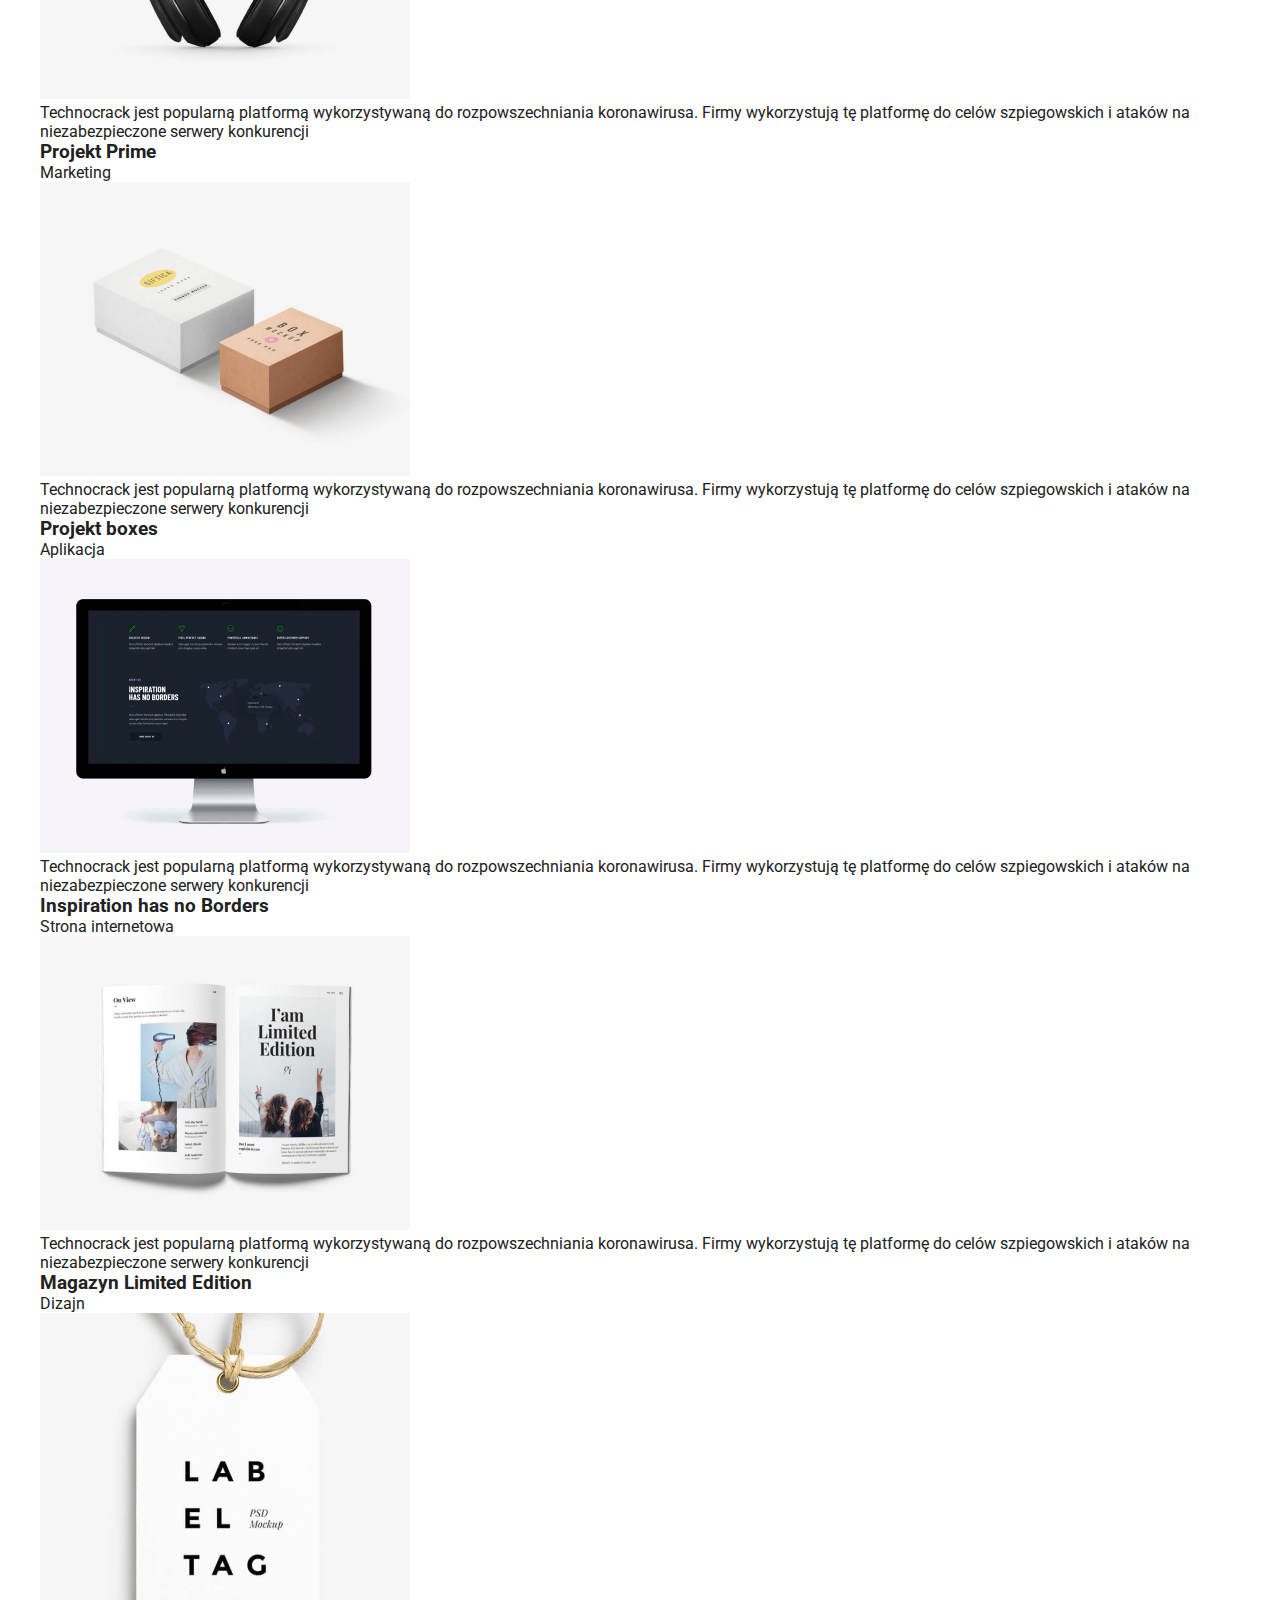
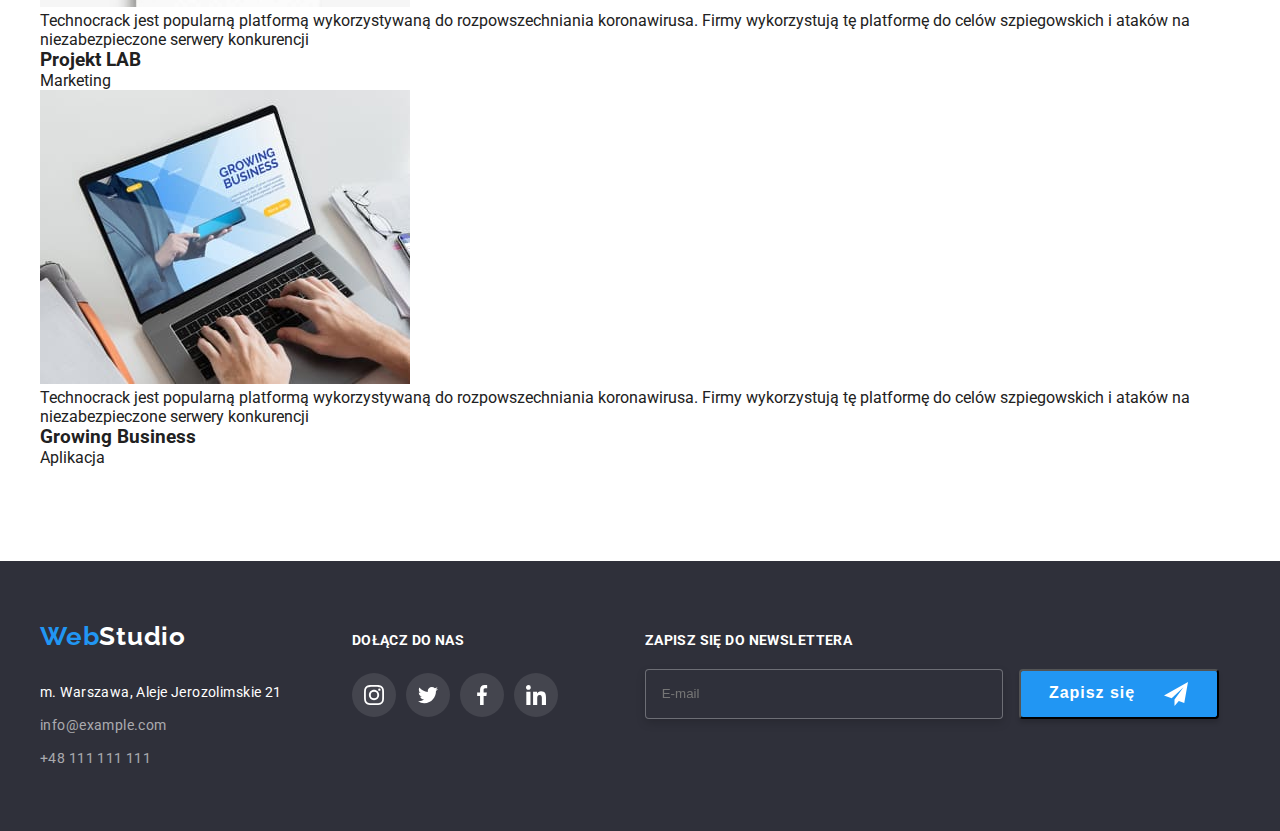
==== commit fbb66384: "scss new" ====
--- a/portfolio.html
+++ b/portfolio.html
@@ -21,28 +21,28 @@
     <link href="./css/main.min.css" rel="stylesheet">
 </head>
 <body>
-    <header class="header-line">
+    <header class="page-header page-header--line">
         <div class="container">
-        <div class="menu-container">
-<nav class="menu-nav">
-    <a href="./index.html" class="link"><span class="logo">Web</span><span class="logo-header">Studio</span></a>
-    <ul class="menu-nav-list list">
-        <li class="menu-nav-item"><a href="./index.html" class="menu-nav-link">Agencja</a></li>
-        <li class="menu-nav-item"><a href="./portfolio.html" class="menu-nav-link nav-link">Portfolio</a></li>
-        <li class="menu-nav-item"><a href="#" class="menu-nav-link">Kontakty</a></li>
+        <div class="page-header__container">
+<nav class="page-header__nav">
+<a href="./index.html" class="logo link">Web<span class="logo__header-color">Studio</span></a>
+    <ul class="page-header__nav-list list">
+        <li class="page-header__nav-item"><a href="./index.html" class="page-header__nav-link">Agencja</a></li>
+        <li class="page-header__nav-item"><a href="./portfolio.html" class="page-header__nav-link--current link">Portfolio</a></li>
+        <li class="page-header__nav-item"><a href="#" class="page-header__nav-link">Kontakty</a></li>
     </ul>
 </nav>
-<ul class="menu-contact list">
-<li class="menu-contact-item">
-<a href="mailto:info@devstudio.com" class="menu-contact-link">
-<svg class="menu-icon" width="16" height="12">
+<ul class="page-header__contact-list list">
+<li class="page-header__contact-item">
+<a href="mailto:info@devstudio.com" class="page-header__contact-link">
+<svg class="page-header__icon" width="16" height="12">
     <use href="./images/icons.svg#icon-envelope"></use>
 </svg>info@devstudio.com</a>
 </li>
 
-<li class="menu-contact-item">
-    <a href="tel:+48111111111" class="menu-contact-link">
-<svg class="menu-icon" width="10" height="16">
+<li class="page-header__contact-item">
+    <a href="tel:+48111111111" class="page-header__contact-link">
+<svg class="page-header__icon" width="10" height="16">
     <use href="./images/icons.svg#icon-smartphone"></use>
     </svg>+48 111 111 111</a>
 </li>
@@ -220,57 +220,62 @@
     </section>
     
     </main>
-    <footer>
-        <div class="footer-flex container">
-            <div class="footer-div">
-        <a href="./index.html"><span class="logo">Web</span><span class="logo-footer">Studio</span></a>
-        <address>
-        <ul class="footer-contact">
-            <li class="footer-item"><a href="https://goo.gl/maps/dJ92y6GsQ9tfoDRQ7" class="last-line-adress" target="_blank">m. Warszawa, Aleje Jerozolimskie 21</a></li>
-            <li class="footer-item"><a href="mailto:info@example.com" class="last-line">info@example.com</a></li>
-            <li class="footer-item"><a href="tel:+48111111111" class="last-line">+48 111 111 111</a></li>
-        </ul>
-    </address>
-            </div>
-            <div class="footer-join">
-    <h3 class="footer-social-title">DOŁĄCZ DO NAS</h3>
-    <ul class="footer-social-container list">
-        <li class="footer-social-icons">
-              <a class="footer-social-link" href=""><svg class="footer-social-icon" width="20" height="20">
-            <use href="./images/icons.svg#icon-instagram-2"></use>
-        </svg></a>
-    </li>
-        <li class="footer-social-icons">
-            <a class="footer-social-link"><svg class="footer-social-icon" width="20" height="20">
-            <use href="./images/icons.svg#icon-twitter-1"></use>
-        </svg></a>
-    </li>
-        <li class="footer-social-icons">
-            <a class="footer-social-link" href=""><svg class="footer-social-icon" width="20" height="20">
-            <use href="./images/icons.svg#icon-facebook-1"></use>
-        </svg></a>
-    </li>
-        <li class="footer-social-icons">
-            <a class="footer-social-link" href=""><svg class="footer-social-icon" width="20" height="20">
-                <use href="./images/icons.svg#icon-linkedin-1"></use>
-            </svg></a>
-        </li>
-    </ul>
-    </div>
-        <div class="footer-newsletter">
-        <form>
-            <label>
-                <h3 class="footer-submit">Zapisz się do newslettera</h3>
-                <input class="footer-input" type="text" name="username" placeholder="E-mail" />
-            </label>
-            <button class="button-footer" type="submit">Zapisz się
-                <svg class="button-icon-send" width="24" height="24">
-                    <use href="./images/icons.svg#icon-icon-send"></use>
-                </svg>
-            </button>
-        </form>
-        </div>
-        </div>
-</footer>
+    <footer class="footer">
+        <div class="footer__flex container">
+            <div class="footer__div">
+                <a href="./index.html" class="logo">Web<span class="logo__footer-color">Studio</span></a>
+                <address>
+                    <ul class="footer__contact">
+                        <li class="footer__contact-item"><a href="https://goo.gl/maps/dJ92y6GsQ9tfoDRQ7"
+                                class="footer__contactline--adress" target="_blank">m. Warszawa, Aleje Jerozolimskie 21</a>
+                        </li>
+                        <li class="footer__contact-item"><a href="mailto:info@example.com"
+                                class="footer__contactline">info@example.com</a>
+                        </li>
+                        <li class="footer__contact-item"><a href="tel:+48111111111" class="footer__contactline">+48 111 111
+                                111</a></li>
+                    </ul>
+                </address>
+            </div>
+            <div class="footer__join">
+                <h3 class="footer__social-title">DOŁĄCZ DO NAS</h3>
+                <ul class="footer__social-container list">
+                    <li class="footer__social-icons">
+                        <a class="footer__social-link" href=""><svg class="footer__social-icon" width="20" height="20">
+                                <use href="./images/icons.svg#icon-instagram-2"></use>
+                            </svg></a>
+                    </li>
+                    <li class="footer__social-icons">
+                        <a class="footer__social-link"><svg class="footer__social-icon" width="20" height="20">
+                                <use href="./images/icons.svg#icon-twitter-1"></use>
+                            </svg></a>
+                    </li>
+                    <li class="footer__social-icons">
+                        <a class="footer__social-link" href=""><svg class="footer__social-icon" width="20" height="20">
+                                <use href="./images/icons.svg#icon-facebook-1"></use>
+                            </svg></a>
+                    </li>
+                    <li class="footer__social-icons">
+                        <a class="footer__social-link" href=""><svg class="footer__social-icon" width="20" height="20">
+                                <use href="./images/icons.svg#icon-linkedin-1"></use>
+                            </svg></a>
+                    </li>
+                </ul>
+            </div>
+            <div class="footer__newsletter">
+                <form>
+                    <h3 class="footer__submit">Zapisz się do newslettera</h3>
+                    <label>
+                        <input class="footer__input" type="text" name="username" placeholder="E-mail" required />
+                    </label>
+                    <button class="footer__button" type="submit">Zapisz się
+                        <svg class="footer__icon-send" width="24" height="24">
+                            <use href="./images/icons.svg#icon-icon-send"></use>
+                        </svg>
+                    </button>
+                </form>
+            </div>
+        </div>
+    </footer>
 </body>
 </html>--- a/css/main.min.css
+++ b/css/main.min.css
@@ -1 +1 @@
-:root{--text-color: var(33, 33, 33, 1);--main-background: rgba(255, 255, 255, 1);--focus-color: rgba(33, 150, 243, 1);--second-line-color: rgba(117, 117, 117, 1);--button-background: rgba(245, 244, 250, 1);--footer-color: rgba(47, 48, 58, 1);--cubic-bezier: cubic-bezier(0.4, 0, 0.2, 1);--border-bottom-color: #ececec;--box-shadow-filter: 0px 3px 1px rgba(0, 0, 0, 0.1), 0px 1px 2px rgba(0, 0, 0, 0.08), 0px 2px 2px rgba(0, 0, 0, 0.12);--box-shadow-hero: 0px 4px 4px rgba(0, 0, 0, 0.15)}*{margin:0;padding:0}*,*::before,*::after{-webkit-box-sizing:border-box;box-sizing:border-box}.body{font-family:"Roboto",sans-serif;color:var(--text-color);--main-background: var(--main-background)}.h1,h2,h3,h4,h5,h6,p{margin:0}.img{display:block;max-width:100%;height:auto}.list{list-style:none;padding-left:0;margin:0}a:link{text-decoration:inherit}.container{max-width:1200px;margin:0 auto}.section{padding-top:94px;padding-bottom:94px}/*# sourceMappingURL=main.min.css.map */+*{margin:0;padding:0}*,*::before,*::after{-webkit-box-sizing:border-box;box-sizing:border-box}.body{font-family:"Roboto",sans-serif;color:var(--text-color);--main-background: var(--main-background)}.h1,h2,h3,h4,h5,h6,p{margin:0}.img{display:block;max-width:100%;height:auto}.list{list-style:none;padding-left:0;margin:0}a:link{text-decoration:inherit}.section{padding-top:94px;padding-bottom:94px}.button{display:block;cursor:pointer;border:none;border-radius:4px;font-size:16px;font-family:inherit}.container{max-width:1200px;margin:0 auto}:root{--text-color: rgba(33, 33, 33, 1);--main-background: rgba(255, 255, 255, 1);--focus-color: rgba(33, 150, 243, 1);--second-line-color: rgba(117, 117, 117, 1);--button-background: rgba(245, 244, 250, 1);--footer-color: rgba(47, 48, 58, 1);--cubic-bezier: cubic-bezier(0.4, 0, 0.2, 1);--border-bottom-color: #ececec;--box-shadow-filter: 0px 3px 1px rgba(0, 0, 0, 0.1), 0px 1px 2px rgba(0, 0, 0, 0.08), 0px 2px 2px rgba(0, 0, 0, 0.12);--box-shadow-hero: 0px 4px 4px rgba(0, 0, 0, 0.15)}.page-header{background:var(--main-background);border-bottom:var(--border-bottom-color) solid 1px}.page-header--line{border-bottom:var(--border-bottom-color) solid 1px}.page-header__container{display:-webkit-box;display:-ms-flexbox;display:flex;-webkit-box-align:center;-ms-flex-align:center;align-items:center;padding-top:24px;padding-bottom:24px}.page-header__nav{display:-webkit-box;display:-ms-flexbox;display:flex;margin-right:auto}.page-header__nav-list{display:-webkit-box;display:-ms-flexbox;display:flex;-webkit-box-align:center;-ms-flex-align:center;align-items:center;-ms-flex-wrap:wrap;flex-wrap:wrap}.page-header__nav-item{margin-right:46px;display:inline}.page-header__contact-item{margin-right:50px;display:inline}.page-header__nav-link{font-weight:500;font-size:14px;line-height:1.1;letter-spacing:.02em;letter-spacing:.02em;color:#212121}.page-header__nav-link:hover{color:var(--focus-color)}.page-header__nav-link:focus{color:var(--focus-color)}.page-header__nav-link--current{font-weight:500;font-size:14px;line-height:1.1;letter-spacing:.02em;color:var(--accent-color);position:relative;display:-webkit-box;display:-ms-flexbox;display:flex;color:var(--focus-color)}.page-header__nav-link--current::after{color:var(--focus-color);position:absolute;background-color:var(--focus-color);content:"";width:100%;height:4px;border-radius:2px;bottom:-32px}.page-header__contact-link{text-decoration:inherit;font-weight:500;font-size:14px;line-height:1.1;letter-spacing:.02em;color:var(--second-line-color)}.page-header__contact-link:hover{color:var(--focus-color)}.page-header__contact-link:focus{color:var(--focus-color)}.page-header__icon{fill:currentColor;margin-right:10px}.logo{color:var(--focus-color);font-family:"Raleway";font-weight:700;font-size:26px;line-height:1.2;letter-spacing:.03em}.logo__header-color{color:#000;font-family:"Raleway";font-weight:700;font-size:26px;line-height:1.2;letter-spacing:.03em;margin-right:93px}.logo{color:var(--focus-color);font-family:"Raleway";font-weight:700;font-size:26px;line-height:1.2;letter-spacing:.03em}.logo__footer-color{color:var(--main-background);font-family:"Raleway";font-weight:700;font-size:26px;line-height:1.2;letter-spacing:.03em;margin-right:93px}.footer{background:var(--footer-color);padding-top:60px;padding-bottom:60px}.footer__flex{display:-webkit-box;display:-ms-flexbox;display:flex;-webkit-box-align:baseline;-ms-flex-align:baseline;align-items:baseline}.footer__div{margin-right:70px}.footer__contact{padding-top:20px;list-style-type:none}.footer__contact-item{padding-top:9px}.footer__contact-item:first-child{margin-top:0px}.footer__contactline{font-style:normal;font-weight:400;font-size:14px;line-height:1.7;letter-spacing:.03em;color:rgba(255,255,255,.6)}.footer__contactline:hover{color:var(--focus-color)}.footer__contactline:focus{color:var(--focus-color)}.footer__contactline--adress{font-style:normal;font-weight:400;font-size:14px;line-height:1.7;letter-spacing:.03em;color:var(--main-background)}.footer__contactline--adress:hover{color:var(--focus-color)}.footer__social-title{font-weight:700;font-size:14px;line-height:1.7;letter-spacing:.03em;margin-right:70px;text-transform:uppercase;color:var(--main-background)}.footer__social-container{margin-top:20px;display:-webkit-box;display:-ms-flexbox;display:flex;-webkit-box-align:center;-ms-flex-align:center;align-items:center;-webkit-box-pack:center;-ms-flex-pack:center;justify-content:center}.footer__social-icons{width:44px;height:44px;margin-right:10px;cursor:pointer}.footer__:last-child{margin-right:0}.footer__social-link{fill:var(--main-background);background-color:rgba(255,255,255,.1);border-radius:50%;width:100%;height:100%;display:-webkit-box;display:-ms-flexbox;display:flex;-webkit-box-align:center;-ms-flex-align:center;align-items:center;-webkit-box-pack:center;-ms-flex-pack:center;justify-content:center}.footer__social-link:hover{background-color:var(--focus-color);border-radius:50%}.footer__social-link:focus{background-color:var(--focus-color);border-radius:50%}.footer__newsletter{margin-left:77px}.footer__submit{display:-webkit-box;display:-ms-flexbox;display:flex;-webkit-box-orient:vertical;-webkit-box-direction:normal;-ms-flex-direction:column;flex-direction:column;font-weight:700;font-size:14px;line-height:1.1;letter-spacing:.03em;margin-bottom:20px;margin-right:77px;text-transform:uppercase;color:var(--main-background)}.footer__input{-webkit-box-sizing:border-box;box-sizing:border-box;width:358px;height:50px;border:1px solid rgba(255,255,255,.3);padding-left:16px;-webkit-filter:drop-shadow(0px 4px 4px rgba(0, 0, 0, 0.15));filter:drop-shadow(0px 4px 4px rgba(0, 0, 0, 0.15));border-radius:4px;background:var(--footer-color)}.footer__button{width:200px;height:50px;font-weight:700;font-size:16px;line-height:1.8;letter-spacing:.06em;margin-left:12px;color:var(--main-background);background:var(--focus-color);-webkit-box-shadow:var(--box-shadow-hero);box-shadow:var(--box-shadow-hero);border-radius:4px;cursor:pointer;-webkit-box-pack:justify;-ms-flex-pack:justify;justify-content:space-between}.footer__icon-send{fill:var(--main-background);margin-left:24px;vertical-align:middle}.hero{background-color:rgba(47,48,58,.4);background-image:-webkit-gradient(linear, left top, right top, from(rgba(47, 48, 58, 0.4)), to(rgba(47, 48, 58, 0.4))),url(../images/background-picture.jpg);background-image:linear-gradient(to right, rgba(47, 48, 58, 0.4), rgba(47, 48, 58, 0.4)),url(../images/background-picture.jpg);background-position:center;background-size:cover;padding:200px 0;max-width:1600px;height:600px;margin:0 auto}.hero__title-webstudio{font-weight:900;font-size:44px;line-height:1.4;letter-spacing:.06em;text-align:center;white-space:wrap;max-width:696px;margin:0 auto;color:var(--main-background)}.hero__button-position{-webkit-box-pack:center;-ms-flex-pack:center;justify-content:center;display:-webkit-box;display:-ms-flexbox;display:flex;-webkit-box-align:center;-ms-flex-align:center;align-items:center}.hero__button-webstudio{font-weight:700;font-size:16px;line-height:1.8;letter-spacing:.06em;cursor:pointer;text-align:center;margin:0 auto;margin-top:30px;padding:10px 41px;border-radius:4px;-webkit-box-shadow:var(--box-shadow-hero);box-shadow:var(--box-shadow-hero);Background:var(--button-background)}.hero__button-webstudio:hover{color:var(--main-background);background:var(--focus-color)}.features{padding-bottom:0}.features__list{display:-webkit-box;display:-ms-flexbox;display:flex}.features__items{margin-right:30px}.features__picture{width:270px;height:120px;background:var(--button-background);border-radius:4px;fill:#212121;display:-webkit-box;display:-ms-flexbox;display:flex;-webkit-box-align:center;-ms-flex-align:center;align-items:center;-webkit-box-pack:center;-ms-flex-pack:center;justify-content:center}.features__picture:last-child{margin-right:0}.features__title{font-weight:700;font-size:18px;line-height:1.5;letter-spacing:.03em;margin-bottom:10px;margin-top:30px}.features__p-index{font-family:"Roboto";font-style:normal;font-weight:400;font-size:14px;line-height:1.7;letter-spacing:.03em;color:var(--second-line-color)}/*# sourceMappingURL=main.min.css.map */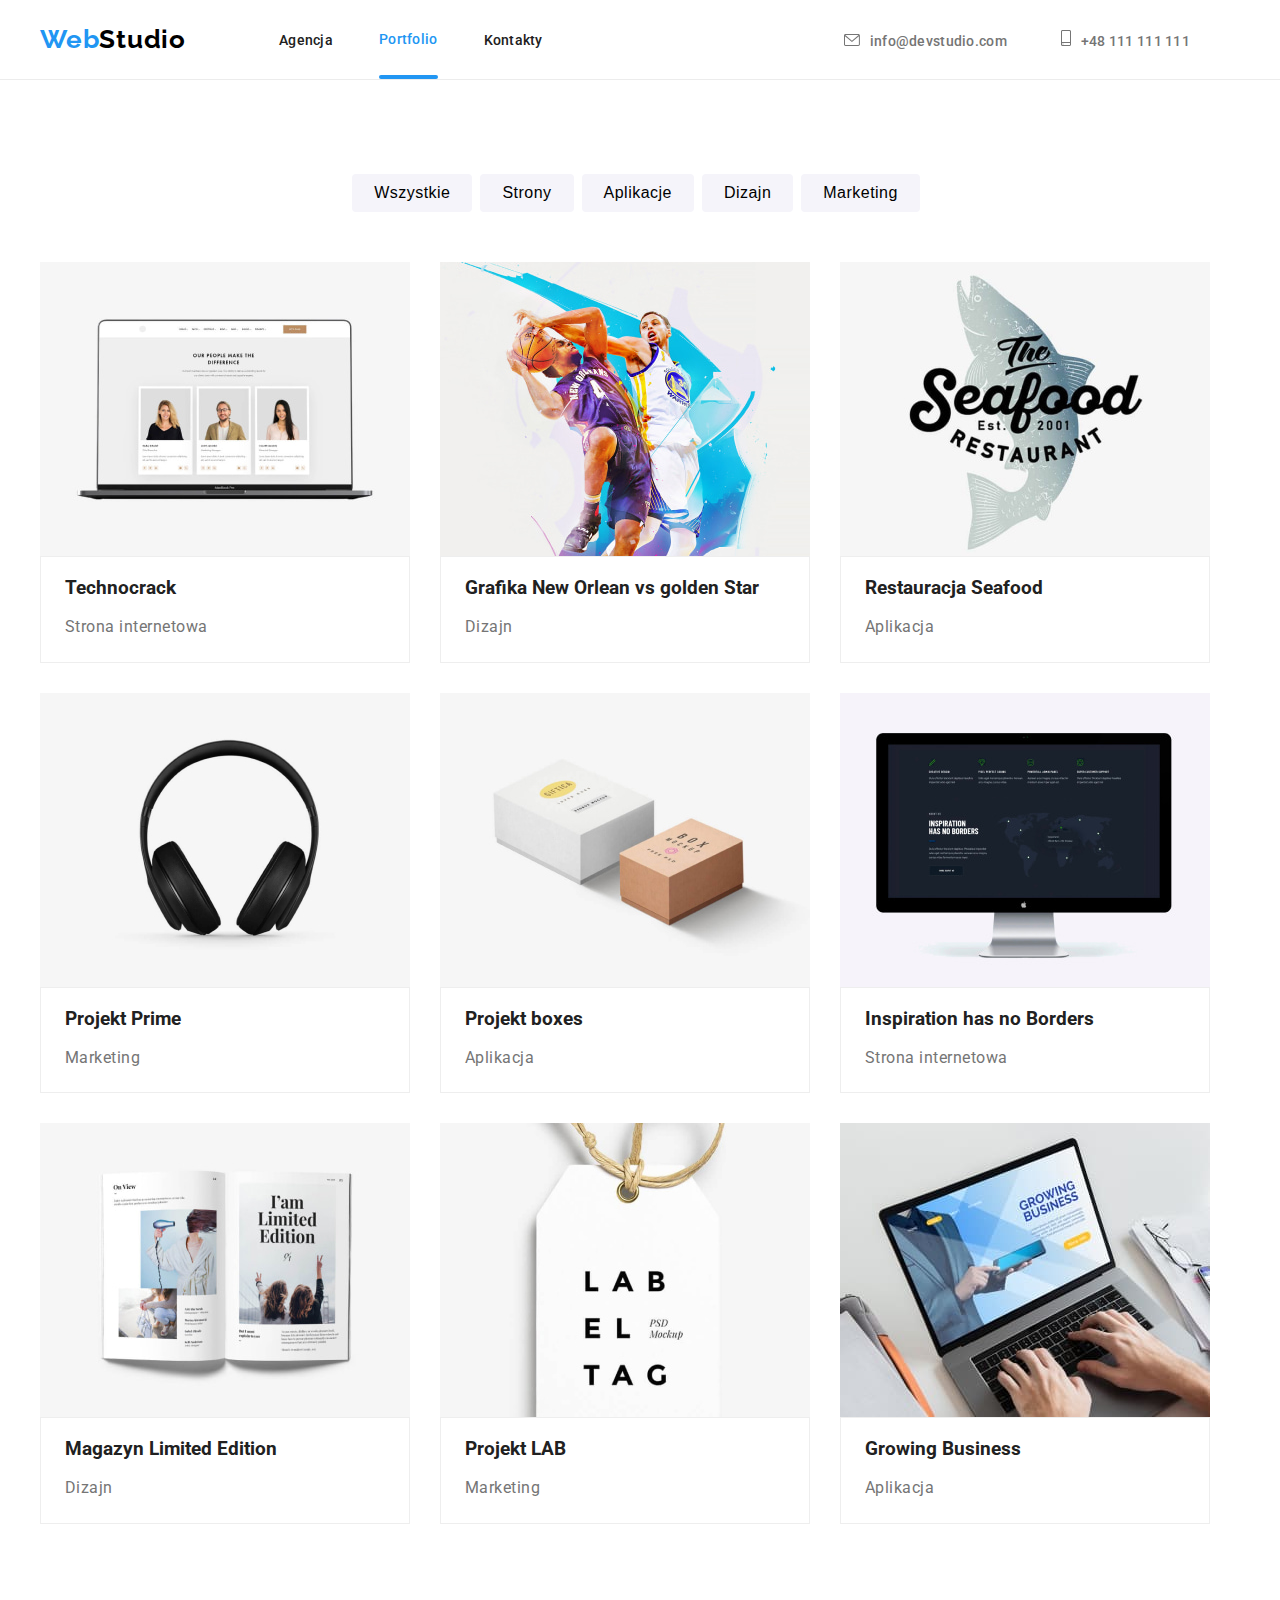
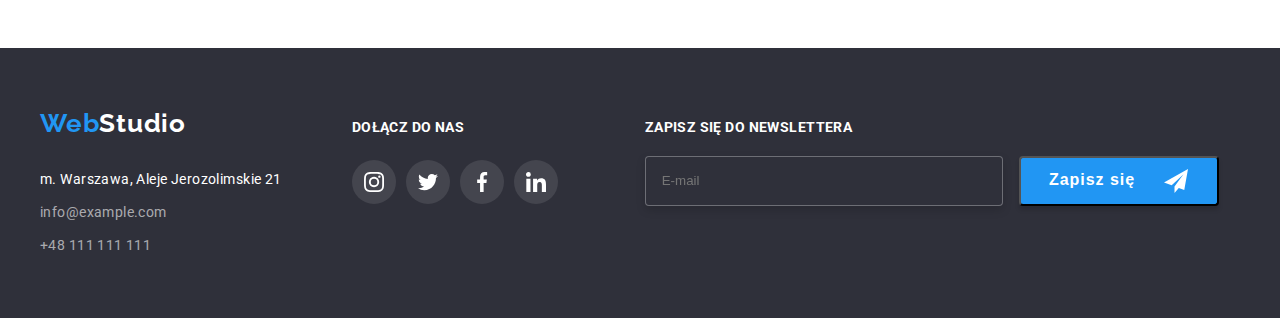
==== commit 22bc1ffc: "pages" ====
--- a/portfolio.html
+++ b/portfolio.html
@@ -53,168 +53,167 @@
 <!--hero -->
     <main>  
         <div class="container">
-        <section class="portfolio-img section">
-        <div class="buttons">
-            <ul class="button-nav list">
-                <li class="button-item"><button type="button" class="buttons-portfolio">Wszystkie</button></li>
-                <li class="button-item"><button type="button" class="buttons-portfolio">Strony</button></li>
-                <li class="button-item"><button type="button" class="buttons-portfolio">Aplikacje</button></li>
-                <li class="button-item"><button type="button" class="buttons-portfolio">Dizajn</button></li>
-                <li class="button-item"><button type="button" class="buttons-portfolio">Marketing</button></li>
+        <section class="section">
+        <div>
+            <ul class="buttons list">
+                <li class="buttons__item"><button type="button" class="buttons__portfolio">Wszystkie</button></li>
+                <li class="buttons__item"><button type="button" class="buttons__portfolio">Strony</button></li>
+                <li class="buttons__item"><button type="button" class="buttons__portfolio">Aplikacje</button></li>
+                <li class="buttons__item"><button type="button" class="buttons__portfolio">Dizajn</button></li>
+                <li class="buttons__item"><button type="button" class="buttons__portfolio">Marketing</button></li>
             </ul>
 </div>
-<ul class="site-navigation list">
-    <li>
-        <figure class="portfolio-img-containers list">
-        <div class="box">
+<ul class="portfolio list">
+    <li>
+        <figure class="portfolio__img-containers list">
+        <div class="overlay">
             <img src="./images/header/technocrack.jpg" alt="laptop" width="370" height="294">
-            <div class="overlay">
-<p class="overlay-text">Technocrack jest popularną platformą wykorzystywaną do rozpowszechniania koronawirusa. Firmy wykorzystują tę platformę
+            <div class="overlay__box">
+<p class="overlay__text">Technocrack jest popularną platformą wykorzystywaną do rozpowszechniania koronawirusa. Firmy wykorzystują tę platformę
 do celów szpiegowskich i ataków na niezabezpieczone serwery konkurencji</p>
 
             </div>
         </div>
-        <figcaption class="figcaption-item"> 
-        <h3 class="figcaption-title">Technocrack</h3>
-            <p class="paragraph-portfolio">Strona internetowa</p>
-            </figcaption>
-            </figure>
-    </li>
-    <li>
-        <figure class="portfolio-img-containers list">
-            <div class="box">
+        <figcaption class="portfolio__figcaption-item"> 
+        <h3 class="portfolio__figcaption-title">Technocrack</h3>
+            <p class="portfolio__paragraph">Strona internetowa</p>
+            </figcaption>
+            </figure>
+    </li>
+    <li>
+        <figure class="portfolio__img-containers list">
+            <div class="overlay">
         <img src="./images/header/graphic.jpg" alt="grafika" width="370" height="294">
+        <<div class="overlay__box">
+<p class="overlay__text">Technocrack jest popularną platformą wykorzystywaną do rozpowszechniania koronawirusa. Firmy
+                wykorzystują tę platformę
+                do celów szpiegowskich i ataków na niezabezpieczone serwery konkurencji</p>
+        
+        </div>
+        </div>
+        <figcaption class="portfolio__figcaption-item">
+            <h3 class="portfolio__figcaption-title">Grafika New Orlean vs golden Star</h3>
+            <p class="portfolio__paragraph">Dizajn</p>
+            </figcaption>
+            </figure>
+    </li>
+    <li>
+        <figure class="portfolio__img-containers list">
+            <div class="overlay">
+                <img src="./images/header/seafood.jpg" alt="grafika" width="370" height="294">
+                <div class="overlay__box">
+                    <p class="overlay__text">Technocrack jest popularną platformą wykorzystywaną do rozpowszechniania
+                        koronawirusa. Firmy wykorzystują tę platformę
+                        do celów szpiegowskich i ataków na niezabezpieczone serwery konkurencji</p>
+                </div>
+            </div>
+            <figcaption class="portfolio__figcaption-item">
+                <h3 class="portfolio__figcaption-title">Restauracja Seafood</h3>
+                <p class="portfolio__paragraph">Aplikacja</p>
+            </figcaption>
+        </figure>
+    </li>
+    <li>
+    <figure class="portfolio__img-containers list">
         <div class="overlay">
-            <p class="overlay-text">Technocrack jest popularną platformą wykorzystywaną do rozpowszechniania koronawirusa. Firmy
-                wykorzystują tę platformę
-                do celów szpiegowskich i ataków na niezabezpieczone serwery konkurencji</p>
-        
-        </div>
-        </div>
-        <figcaption class="figcaption-item">
-            <h3 class="figcaption-title">Grafika New Orlean vs golden Star</h3>
-            <p class="paragraph-portfolio">Dizajn</p>
-            </figcaption>
-            </figure>
-    </li>
-    <li>
-        <figure class="portfolio-img-containers list">
-            <div class="box">
-        <img src="./images/header/seafood.jpg" alt="logo restauracji" width="370" height="294">
-        <figcaption class="figcaption-item">
-            <div class="overlay">
-                <p class="overlay-text">Technocrack jest popularną platformą wykorzystywaną do rozpowszechniania koronawirusa. Firmy
-                    wykorzystują tę platformę
-                    do celów szpiegowskich i ataków na niezabezpieczone serwery konkurencji</p>
-            
-            </div>
-            </div>
-            <h3 class="figcaption-title">Restauracja Seafood</h3>
-            <p class="paragraph-portfolio">Aplikacja</p>
-            </figcaption>
-            </figure>
-    </li>
-    <li>
-    <figure class="portfolio-img-containers list">
-        <div class="box">
         <img src="./images/header/project-prime.jpg" alt="słuchawki" width="370" height="294">
-        <div class="overlay">
-            <p class="overlay-text">Technocrack jest popularną platformą wykorzystywaną do rozpowszechniania koronawirusa. Firmy
-                wykorzystują tę platformę
-                do celów szpiegowskich i ataków na niezabezpieczone serwery konkurencji</p>
-        
-        </div>
-        </div>
-        <figcaption class="figcaption-item">
-            <h3 class="figcaption-title">Projekt Prime</h3>
-            <p class="paragraph-portfolio">Marketing</p>
-            </figcaption>
-            </figure>
-    </li>
-    <li>
-        <figure class="portfolio-img-containers list">
-            <div class="box">
+        <div class="overlay__box">
+            <p class="overlay__text">Technocrack jest popularną platformą wykorzystywaną do rozpowszechniania koronawirusa. Firmy
+                wykorzystują tę platformę
+                do celów szpiegowskich i ataków na niezabezpieczone serwery konkurencji</p>
+        </div>
+        </div>
+        <figcaption class="portfolio__figcaption-item">
+            <h3 class="portfolio__figcaption-title">Projekt Prime</h3>
+            <p class="portfolio__paragraph">Marketing</p>
+            </figcaption>
+            </figure>
+    </li>
+    <li>
+        <figure class="portfolio__img-containers list">
+            <div class="overlay">
         <img src="./images/header/project-boxes.jpg" alt="pudełka" width="370" height="294">
-        <div class="overlay">
-            <p class="overlay-text">Technocrack jest popularną platformą wykorzystywaną do rozpowszechniania koronawirusa. Firmy
-                wykorzystują tę platformę
-                do celów szpiegowskich i ataków na niezabezpieczone serwery konkurencji</p>
-        
-        </div>
-        </div>
-        <figcaption class="figcaption-item">
-            <h3 class="figcaption-title">Projekt boxes</h3>
-            <p class="paragraph-portfolio">Aplikacja</p>
-            </figcaption>
-            </figure>
-    </li>
-    <li>
-        <figure class="portfolio-img-containers list">
-            <div class="box">
+        <div class="overlay__box">
+            <p class="overlay__text">Technocrack jest popularną platformą wykorzystywaną do rozpowszechniania koronawirusa. Firmy
+                wykorzystują tę platformę
+                do celów szpiegowskich i ataków na niezabezpieczone serwery konkurencji</p>
+        
+        </div>
+        </div>
+        <figcaption class="portfolio__figcaption-item">
+            <h3 class="portfolio__figcaption-title">Projekt boxes</h3>
+            <p class="portfolio__paragraph">Aplikacja</p>
+            </figcaption>
+            </figure>
+    </li>
+    <li>
+        <figure class="portfolio__img-containers list">
+            <div class="overlay">
         <img src="./images/header/inspiration.jpg" alt="monitor" width="370" height="294">
-        <div class="overlay">
-            <p class="overlay-text">Technocrack jest popularną platformą wykorzystywaną do rozpowszechniania koronawirusa. Firmy
-                wykorzystują tę platformę
-                do celów szpiegowskich i ataków na niezabezpieczone serwery konkurencji</p>
-        
-        </div>
-        </div>
-        <figcaption class="figcaption-item">
-            <h3 class="figcaption-title">Inspiration has no Borders</h3>
-            <p class="paragraph-portfolio">Strona internetowa</p>
-            </figcaption>
-            </figure>
-    </li>
-    <li>
-        <figure class="portfolio-img-containers list">
-            <div class="box">
+        <div class="overlay__box">
+            <p class="overlay__text">Technocrack jest popularną platformą wykorzystywaną do rozpowszechniania koronawirusa. Firmy
+                wykorzystują tę platformę
+                do celów szpiegowskich i ataków na niezabezpieczone serwery konkurencji</p>
+        
+        </div>
+        </div>
+        <figcaption class="portfolio__figcaption-item">
+            <h3 class="portfolio__figcaption-title">Inspiration has no Borders</h3>
+            <p class="portfolio__paragraph">Strona internetowa</p>
+            </figcaption>
+            </figure>
+    </li>
+    <li>
+        <figure class="portfolio__img-containers list">
+            <div class="overlay">
         <img src="./images/header/magazyn.jpg" alt="ksiąźka" width="370" height="294">
-        <div class="overlay">
-            <p class="overlay-text">Technocrack jest popularną platformą wykorzystywaną do rozpowszechniania koronawirusa. Firmy
-                wykorzystują tę platformę
-                do celów szpiegowskich i ataków na niezabezpieczone serwery konkurencji</p>
-        
-        </div>
-        </div>
-        <figcaption class="figcaption-item">
-            <h3 class="figcaption-title">Magazyn Limited Edition</h3>
-           <p class="paragraph-portfolio">Dizajn</p>
-            </figcaption>
-            </figure>
-    </li>
-    <li>
-        <figure class="portfolio-img-containers list">
-            <div class="box">
+        <div class="overlay__box">
+            <p class="overlay__text">Technocrack jest popularną platformą wykorzystywaną do rozpowszechniania koronawirusa. Firmy
+                wykorzystują tę platformę
+                do celów szpiegowskich i ataków na niezabezpieczone serwery konkurencji</p>
+        
+        </div>
+        </div>
+        <figcaption class="portfolio__figcaption-item">
+            <h3 class="portfolio__figcaption-title">Magazyn Limited Edition</h3>
+           <p class="portfolio__paragraph">Dizajn</p>
+            </figcaption>
+            </figure>
+    </li>
+    <li>
+        <figure class="portfolio__img-containers list">
+            <div class="overlay">
         <img src="./images/header/project.jpg" alt="logo na kartce" width="370" height="294">
-        <div class="overlay">
-            <p class="overlay-text">Technocrack jest popularną platformą wykorzystywaną do rozpowszechniania koronawirusa. Firmy
-                wykorzystują tę platformę
-                do celów szpiegowskich i ataków na niezabezpieczone serwery konkurencji</p>
-        
-        </div>
-        </div>
-        <figcaption class="figcaption-item">
-            <h3 class="figcaption-title">Projekt LAB</h3>
-            <p class="paragraph-portfolio">Marketing</p>
-            </figcaption>
-            </figure>
-    </li>
-    <li>
-        <figure class="portfolio-img-containers list">
-            <div class="box">
-        <img src="./images/header/growing.jpg" alt="pisanie na laptopie" width="370" height="294">
-        <div class="overlay">
-            <p class="overlay-text">Technocrack jest popularną platformą wykorzystywaną do rozpowszechniania koronawirusa. Firmy
-                wykorzystują tę platformę
-                do celów szpiegowskich i ataków na niezabezpieczone serwery konkurencji</p>
-        
-        </div>
-        </div>
-        <figcaption class="figcaption-item">
-            <h3 class="figcaption-title">Growing Business</h3>
-            <p class="paragraph-portfolio">Aplikacja</p>
-            </figcaption>
-            </figure>
+        <div class="overlay__box">
+            <p class="overlay__text">Technocrack jest popularną platformą wykorzystywaną do rozpowszechniania koronawirusa. Firmy
+                wykorzystują tę platformę
+                do celów szpiegowskich i ataków na niezabezpieczone serwery konkurencji</p>
+        
+        </div>
+        </div>
+        <figcaption class="portfolio__figcaption-item">
+            <h3 class="portfolio__figcaption-title">Projekt LAB</h3>
+            <p class="portfolio__paragraph">Marketing</p>
+            </figcaption>
+            </figure>
+    </li>
+    <li>
+        <figure class="portfolio__img-containers list">
+            <div class="overlay">
+                <img src="./images/header/growing.jpg" alt="grafika" width="370" height="294">
+                <div class="overlay__box">
+                    <p class="overlay__text">Technocrack jest popularną platformą wykorzystywaną do rozpowszechniania
+                        koronawirusa. Firmy
+                        wykorzystują tę platformę
+                        do celów szpiegowskich i ataków na niezabezpieczone serwery konkurencji</p>
+    
+                </div>
+            </div>
+            <figcaption class="portfolio__figcaption-item">
+                <h3 class="portfolio__figcaption-title">Growing Business</h3>
+                <p class="portfolio__paragraph">Aplikacja</p>
+            </figcaption>
+        </figure>
     </li>
 </ul>
     </section>
--- a/css/main.min.css
+++ b/css/main.min.css
@@ -1 +1 @@
-*{margin:0;padding:0}*,*::before,*::after{-webkit-box-sizing:border-box;box-sizing:border-box}.body{font-family:"Roboto",sans-serif;color:var(--text-color);--main-background: var(--main-background)}.h1,h2,h3,h4,h5,h6,p{margin:0}.img{display:block;max-width:100%;height:auto}.list{list-style:none;padding-left:0;margin:0}a:link{text-decoration:inherit}.section{padding-top:94px;padding-bottom:94px}.button{display:block;cursor:pointer;border:none;border-radius:4px;font-size:16px;font-family:inherit}.container{max-width:1200px;margin:0 auto}:root{--text-color: rgba(33, 33, 33, 1);--main-background: rgba(255, 255, 255, 1);--focus-color: rgba(33, 150, 243, 1);--second-line-color: rgba(117, 117, 117, 1);--button-background: rgba(245, 244, 250, 1);--footer-color: rgba(47, 48, 58, 1);--cubic-bezier: cubic-bezier(0.4, 0, 0.2, 1);--border-bottom-color: #ececec;--box-shadow-filter: 0px 3px 1px rgba(0, 0, 0, 0.1), 0px 1px 2px rgba(0, 0, 0, 0.08), 0px 2px 2px rgba(0, 0, 0, 0.12);--box-shadow-hero: 0px 4px 4px rgba(0, 0, 0, 0.15)}.page-header{background:var(--main-background);border-bottom:var(--border-bottom-color) solid 1px}.page-header--line{border-bottom:var(--border-bottom-color) solid 1px}.page-header__container{display:-webkit-box;display:-ms-flexbox;display:flex;-webkit-box-align:center;-ms-flex-align:center;align-items:center;padding-top:24px;padding-bottom:24px}.page-header__nav{display:-webkit-box;display:-ms-flexbox;display:flex;margin-right:auto}.page-header__nav-list{display:-webkit-box;display:-ms-flexbox;display:flex;-webkit-box-align:center;-ms-flex-align:center;align-items:center;-ms-flex-wrap:wrap;flex-wrap:wrap}.page-header__nav-item{margin-right:46px;display:inline}.page-header__contact-item{margin-right:50px;display:inline}.page-header__nav-link{font-weight:500;font-size:14px;line-height:1.1;letter-spacing:.02em;letter-spacing:.02em;color:#212121}.page-header__nav-link:hover{color:var(--focus-color)}.page-header__nav-link:focus{color:var(--focus-color)}.page-header__nav-link--current{font-weight:500;font-size:14px;line-height:1.1;letter-spacing:.02em;color:var(--accent-color);position:relative;display:-webkit-box;display:-ms-flexbox;display:flex;color:var(--focus-color)}.page-header__nav-link--current::after{color:var(--focus-color);position:absolute;background-color:var(--focus-color);content:"";width:100%;height:4px;border-radius:2px;bottom:-32px}.page-header__contact-link{text-decoration:inherit;font-weight:500;font-size:14px;line-height:1.1;letter-spacing:.02em;color:var(--second-line-color)}.page-header__contact-link:hover{color:var(--focus-color)}.page-header__contact-link:focus{color:var(--focus-color)}.page-header__icon{fill:currentColor;margin-right:10px}.logo{color:var(--focus-color);font-family:"Raleway";font-weight:700;font-size:26px;line-height:1.2;letter-spacing:.03em}.logo__header-color{color:#000;font-family:"Raleway";font-weight:700;font-size:26px;line-height:1.2;letter-spacing:.03em;margin-right:93px}.logo{color:var(--focus-color);font-family:"Raleway";font-weight:700;font-size:26px;line-height:1.2;letter-spacing:.03em}.logo__footer-color{color:var(--main-background);font-family:"Raleway";font-weight:700;font-size:26px;line-height:1.2;letter-spacing:.03em;margin-right:93px}.footer{background:var(--footer-color);padding-top:60px;padding-bottom:60px}.footer__flex{display:-webkit-box;display:-ms-flexbox;display:flex;-webkit-box-align:baseline;-ms-flex-align:baseline;align-items:baseline}.footer__div{margin-right:70px}.footer__contact{padding-top:20px;list-style-type:none}.footer__contact-item{padding-top:9px}.footer__contact-item:first-child{margin-top:0px}.footer__contactline{font-style:normal;font-weight:400;font-size:14px;line-height:1.7;letter-spacing:.03em;color:rgba(255,255,255,.6)}.footer__contactline:hover{color:var(--focus-color)}.footer__contactline:focus{color:var(--focus-color)}.footer__contactline--adress{font-style:normal;font-weight:400;font-size:14px;line-height:1.7;letter-spacing:.03em;color:var(--main-background)}.footer__contactline--adress:hover{color:var(--focus-color)}.footer__social-title{font-weight:700;font-size:14px;line-height:1.7;letter-spacing:.03em;margin-right:70px;text-transform:uppercase;color:var(--main-background)}.footer__social-container{margin-top:20px;display:-webkit-box;display:-ms-flexbox;display:flex;-webkit-box-align:center;-ms-flex-align:center;align-items:center;-webkit-box-pack:center;-ms-flex-pack:center;justify-content:center}.footer__social-icons{width:44px;height:44px;margin-right:10px;cursor:pointer}.footer__:last-child{margin-right:0}.footer__social-link{fill:var(--main-background);background-color:rgba(255,255,255,.1);border-radius:50%;width:100%;height:100%;display:-webkit-box;display:-ms-flexbox;display:flex;-webkit-box-align:center;-ms-flex-align:center;align-items:center;-webkit-box-pack:center;-ms-flex-pack:center;justify-content:center}.footer__social-link:hover{background-color:var(--focus-color);border-radius:50%}.footer__social-link:focus{background-color:var(--focus-color);border-radius:50%}.footer__newsletter{margin-left:77px}.footer__submit{display:-webkit-box;display:-ms-flexbox;display:flex;-webkit-box-orient:vertical;-webkit-box-direction:normal;-ms-flex-direction:column;flex-direction:column;font-weight:700;font-size:14px;line-height:1.1;letter-spacing:.03em;margin-bottom:20px;margin-right:77px;text-transform:uppercase;color:var(--main-background)}.footer__input{-webkit-box-sizing:border-box;box-sizing:border-box;width:358px;height:50px;border:1px solid rgba(255,255,255,.3);padding-left:16px;-webkit-filter:drop-shadow(0px 4px 4px rgba(0, 0, 0, 0.15));filter:drop-shadow(0px 4px 4px rgba(0, 0, 0, 0.15));border-radius:4px;background:var(--footer-color)}.footer__button{width:200px;height:50px;font-weight:700;font-size:16px;line-height:1.8;letter-spacing:.06em;margin-left:12px;color:var(--main-background);background:var(--focus-color);-webkit-box-shadow:var(--box-shadow-hero);box-shadow:var(--box-shadow-hero);border-radius:4px;cursor:pointer;-webkit-box-pack:justify;-ms-flex-pack:justify;justify-content:space-between}.footer__icon-send{fill:var(--main-background);margin-left:24px;vertical-align:middle}.hero{background-color:rgba(47,48,58,.4);background-image:-webkit-gradient(linear, left top, right top, from(rgba(47, 48, 58, 0.4)), to(rgba(47, 48, 58, 0.4))),url(../images/background-picture.jpg);background-image:linear-gradient(to right, rgba(47, 48, 58, 0.4), rgba(47, 48, 58, 0.4)),url(../images/background-picture.jpg);background-position:center;background-size:cover;padding:200px 0;max-width:1600px;height:600px;margin:0 auto}.hero__title-webstudio{font-weight:900;font-size:44px;line-height:1.4;letter-spacing:.06em;text-align:center;white-space:wrap;max-width:696px;margin:0 auto;color:var(--main-background)}.hero__button-position{-webkit-box-pack:center;-ms-flex-pack:center;justify-content:center;display:-webkit-box;display:-ms-flexbox;display:flex;-webkit-box-align:center;-ms-flex-align:center;align-items:center}.hero__button-webstudio{font-weight:700;font-size:16px;line-height:1.8;letter-spacing:.06em;cursor:pointer;text-align:center;margin:0 auto;margin-top:30px;padding:10px 41px;border-radius:4px;-webkit-box-shadow:var(--box-shadow-hero);box-shadow:var(--box-shadow-hero);Background:var(--button-background)}.hero__button-webstudio:hover{color:var(--main-background);background:var(--focus-color)}.features{padding-bottom:0}.features__list{display:-webkit-box;display:-ms-flexbox;display:flex}.features__items{margin-right:30px}.features__picture{width:270px;height:120px;background:var(--button-background);border-radius:4px;fill:#212121;display:-webkit-box;display:-ms-flexbox;display:flex;-webkit-box-align:center;-ms-flex-align:center;align-items:center;-webkit-box-pack:center;-ms-flex-pack:center;justify-content:center}.features__picture:last-child{margin-right:0}.features__title{font-weight:700;font-size:18px;line-height:1.5;letter-spacing:.03em;margin-bottom:10px;margin-top:30px}.features__p-index{font-family:"Roboto";font-style:normal;font-weight:400;font-size:14px;line-height:1.7;letter-spacing:.03em;color:var(--second-line-color)}/*# sourceMappingURL=main.min.css.map */+*{margin:0;padding:0}*,*::before,*::after{-webkit-box-sizing:border-box;box-sizing:border-box}.body{font-family:"Roboto",sans-serif;color:var(--text-color);--main-background: var(--main-background)}.h1,h2,h3,h4,h5,h6,p{margin:0}.img{display:block;max-width:100%;height:auto}.list{list-style:none;padding-left:0;margin:0}a:link{text-decoration:inherit}.section{padding-top:94px;padding-bottom:94px}.button{display:block;cursor:pointer;border:none;border-radius:4px;font-size:16px;font-family:inherit}.container{max-width:1200px;margin:0 auto}:root{--text-color: rgba(33, 33, 33, 1);--main-background: rgba(255, 255, 255, 1);--focus-color: rgba(33, 150, 243, 1);--second-line-color: rgba(117, 117, 117, 1);--button-background: rgba(245, 244, 250, 1);--footer-color: rgba(47, 48, 58, 1);--cubic-bezier: cubic-bezier(0.4, 0, 0.2, 1);--border-bottom-color: #ececec;--box-shadow-filter: 0px 3px 1px rgba(0, 0, 0, 0.1), 0px 1px 2px rgba(0, 0, 0, 0.08), 0px 2px 2px rgba(0, 0, 0, 0.12);--box-shadow-hero: 0px 4px 4px rgba(0, 0, 0, 0.15);--box-shadow-figcaption: 1px 4px 6px 0px rgba(0, 0, 0, 0.16), 0px 4px 4px 0px rgba(0, 0, 0, 0.06), 0px 1px 1px 0px rgba(0, 0, 0, 0.12);--box-shadow-team: 0px 1px 3px rgba(0, 0, 0, 0.12), 0px 1px 1px rgba(0, 0, 0, 0.14), 0px 2px 1px rgba(0, 0, 0, 0.2)}.page-header{background:var(--main-background);border-bottom:var(--border-bottom-color) solid 1px}.page-header--line{border-bottom:var(--border-bottom-color) solid 1px}.page-header__container{display:-webkit-box;display:-ms-flexbox;display:flex;-webkit-box-align:center;-ms-flex-align:center;align-items:center;padding-top:24px;padding-bottom:24px}.page-header__nav{display:-webkit-box;display:-ms-flexbox;display:flex;margin-right:auto}.page-header__nav-list{display:-webkit-box;display:-ms-flexbox;display:flex;-webkit-box-align:center;-ms-flex-align:center;align-items:center;-ms-flex-wrap:wrap;flex-wrap:wrap}.page-header__nav-item{margin-right:46px;display:inline}.page-header__contact-item{margin-right:50px;display:inline}.page-header__nav-link{font-weight:500;font-size:14px;line-height:1.1;letter-spacing:.02em;letter-spacing:.02em;color:#212121}.page-header__nav-link:hover{color:var(--focus-color)}.page-header__nav-link:focus{color:var(--focus-color)}.page-header__nav-link--current{font-weight:500;font-size:14px;line-height:1.1;letter-spacing:.02em;color:var(--accent-color);position:relative;display:-webkit-box;display:-ms-flexbox;display:flex;color:var(--focus-color)}.page-header__nav-link--current::after{color:var(--focus-color);position:absolute;background-color:var(--focus-color);content:"";width:100%;height:4px;border-radius:2px;bottom:-32px}.page-header__contact-link{text-decoration:inherit;font-weight:500;font-size:14px;line-height:1.1;letter-spacing:.02em;color:var(--second-line-color)}.page-header__contact-link:hover{color:var(--focus-color)}.page-header__contact-link:focus{color:var(--focus-color)}.page-header__icon{fill:currentColor;margin-right:10px}.logo{color:var(--focus-color);font-family:"Raleway";font-weight:700;font-size:26px;line-height:1.2;letter-spacing:.03em}.logo__header-color{color:#000;font-family:"Raleway";font-weight:700;font-size:26px;line-height:1.2;letter-spacing:.03em;margin-right:93px}.logo{color:var(--focus-color);font-family:"Raleway";font-weight:700;font-size:26px;line-height:1.2;letter-spacing:.03em}.logo__footer-color{color:var(--main-background);font-family:"Raleway";font-weight:700;font-size:26px;line-height:1.2;letter-spacing:.03em;margin-right:93px}.footer{background:var(--footer-color);padding-top:60px;padding-bottom:60px}.footer__flex{display:-webkit-box;display:-ms-flexbox;display:flex;-webkit-box-align:baseline;-ms-flex-align:baseline;align-items:baseline}.footer__div{margin-right:70px}.footer__contact{padding-top:20px;list-style-type:none}.footer__contact-item{padding-top:9px}.footer__contact-item:first-child{margin-top:0px}.footer__contactline{font-style:normal;font-weight:400;font-size:14px;line-height:1.7;letter-spacing:.03em;color:rgba(255,255,255,.6)}.footer__contactline:hover{color:var(--focus-color)}.footer__contactline:focus{color:var(--focus-color)}.footer__contactline--adress{font-style:normal;font-weight:400;font-size:14px;line-height:1.7;letter-spacing:.03em;color:var(--main-background)}.footer__contactline--adress:hover{color:var(--focus-color)}.footer__social-title{font-weight:700;font-size:14px;line-height:1.7;letter-spacing:.03em;margin-right:70px;text-transform:uppercase;color:var(--main-background)}.footer__social-container{margin-top:20px;display:-webkit-box;display:-ms-flexbox;display:flex;-webkit-box-align:center;-ms-flex-align:center;align-items:center;-webkit-box-pack:center;-ms-flex-pack:center;justify-content:center}.footer__social-icons{width:44px;height:44px;margin-right:10px;cursor:pointer}.footer__:last-child{margin-right:0}.footer__social-link{fill:var(--main-background);background-color:rgba(255,255,255,.1);border-radius:50%;width:100%;height:100%;display:-webkit-box;display:-ms-flexbox;display:flex;-webkit-box-align:center;-ms-flex-align:center;align-items:center;-webkit-box-pack:center;-ms-flex-pack:center;justify-content:center}.footer__social-link:hover{background-color:var(--focus-color);border-radius:50%}.footer__social-link:focus{background-color:var(--focus-color);border-radius:50%}.footer__newsletter{margin-left:77px}.footer__submit{display:-webkit-box;display:-ms-flexbox;display:flex;-webkit-box-orient:vertical;-webkit-box-direction:normal;-ms-flex-direction:column;flex-direction:column;font-weight:700;font-size:14px;line-height:1.1;letter-spacing:.03em;margin-bottom:20px;margin-right:77px;text-transform:uppercase;color:var(--main-background)}.footer__input{-webkit-box-sizing:border-box;box-sizing:border-box;width:358px;height:50px;border:1px solid rgba(255,255,255,.3);padding-left:16px;-webkit-filter:drop-shadow(0px 4px 4px rgba(0, 0, 0, 0.15));filter:drop-shadow(0px 4px 4px rgba(0, 0, 0, 0.15));border-radius:4px;background:var(--footer-color)}.footer__button{width:200px;height:50px;font-weight:700;font-size:16px;line-height:1.8;letter-spacing:.06em;margin-left:12px;color:var(--main-background);background:var(--focus-color);-webkit-box-shadow:var(--box-shadow-hero);box-shadow:var(--box-shadow-hero);border-radius:4px;cursor:pointer;-webkit-box-pack:justify;-ms-flex-pack:justify;justify-content:space-between}.footer__icon-send{fill:var(--main-background);margin-left:24px;vertical-align:middle}.hero{background-color:rgba(47,48,58,.4);background-image:-webkit-gradient(linear, left top, right top, from(rgba(47, 48, 58, 0.4)), to(rgba(47, 48, 58, 0.4))),url(../images/background-picture.jpg);background-image:linear-gradient(to right, rgba(47, 48, 58, 0.4), rgba(47, 48, 58, 0.4)),url(../images/background-picture.jpg);background-position:center;background-size:cover;padding:200px 0;max-width:1600px;height:600px;margin:0 auto}.hero__title-webstudio{font-weight:900;font-size:44px;line-height:1.4;letter-spacing:.06em;text-align:center;white-space:wrap;max-width:696px;margin:0 auto;color:var(--main-background)}.hero__button-position{-webkit-box-pack:center;-ms-flex-pack:center;justify-content:center;display:-webkit-box;display:-ms-flexbox;display:flex;-webkit-box-align:center;-ms-flex-align:center;align-items:center}.hero__button-webstudio{font-weight:700;font-size:16px;line-height:1.8;letter-spacing:.06em;cursor:pointer;text-align:center;margin:0 auto;margin-top:30px;padding:10px 41px;border-radius:4px;-webkit-box-shadow:var(--box-shadow-hero);box-shadow:var(--box-shadow-hero);Background:var(--button-background)}.hero__button-webstudio:hover{color:var(--main-background);background:var(--focus-color)}.features{padding-bottom:0}.features__list{display:-webkit-box;display:-ms-flexbox;display:flex}.features__items{margin-right:30px}.features__picture{width:270px;height:120px;background:var(--button-background);border-radius:4px;fill:#212121;display:-webkit-box;display:-ms-flexbox;display:flex;-webkit-box-align:center;-ms-flex-align:center;align-items:center;-webkit-box-pack:center;-ms-flex-pack:center;justify-content:center}.features__picture:last-child{margin-right:0}.features__title{font-weight:700;font-size:18px;line-height:1.5;letter-spacing:.03em;margin-bottom:10px;margin-top:30px}.features__p-index{font-family:"Roboto";font-style:normal;font-weight:400;font-size:14px;line-height:1.7;letter-spacing:.03em;color:var(--second-line-color)}.about{font-weight:700;font-size:36px;line-height:1.2;letter-spacing:.03em;text-align:center;margin-bottom:50px}.about__list-img{display:-webkit-box;display:-ms-flexbox;display:flex}.about__img{margin-right:30px;position:relative;list-style-type:none;overflow:hidden;display:-webkit-box;display:-ms-flexbox;display:flex}.about:last-child{margin-right:0}.about__photo-signature{position:absolute;font-weight:700;font-size:14px;line-height:1.1;letter-spacing:.03em;display:-webkit-box;display:-ms-flexbox;display:flex;-webkit-box-align:center;-ms-flex-align:center;align-items:center;-webkit-box-pack:center;-ms-flex-pack:center;justify-content:center;width:100%;height:70px;bottom:0px;text-transform:uppercase;color:var(--main-background);background-color:rgba(47,48,58,.8)}.team{background:var(--button-background);-webkit-box-align:center;-ms-flex-align:center;align-items:center;-webkit-box-pack:center;-ms-flex-pack:center;justify-content:center}.team__title{font-weight:700;font-size:36px;line-height:1.7;letter-spacing:.03em;text-align:center;margin-bottom:50px}.team__list{display:-webkit-box;display:-ms-flexbox;display:flex}.team__container{margin-right:30px;display:-webkit-box;display:-ms-flexbox;display:flex;-webkit-box-orient:vertical;-webkit-box-direction:normal;-ms-flex-direction:column;flex-direction:column}.team__figcaption{-webkit-box-shadow:var(--box-shadow-team);box-shadow:var(--box-shadow-team);border-radius:0px 0px 4px 4px;padding-top:30px;padding-bottom:30px;height:168px;background:var(--main-background)}.team__index-name{font-family:"Roboto";font-weight:500;font-size:16px;line-height:1.2;letter-spacing:.03em;text-align:center}.team__index-position{font-family:"Roboto";font-weight:700;font-size:16px;line-height:1.2;letter-spacing:.03em;text-align:center;margin-top:10px;margin-bottom:16px;color:var(--second-line-color)}.team__social-media{display:-webkit-box;display:-ms-flexbox;display:flex;-webkit-box-pack:center;-ms-flex-pack:center;justify-content:center;list-style:none}.team__social-icons{width:44px;height:44px;margin-right:10px}.team__social-icons:last-child{margin-right:0}.team__social-link{fill:#afb1b8;width:100%;height:100%;display:-webkit-box;display:-ms-flexbox;display:flex;-webkit-box-pack:center;-ms-flex-pack:center;justify-content:center}.team__social-link:hover{fill:var(--main-background);background-color:var(--focus-color);border-radius:50%}.team__social-link:focus{fill:var(--main-background);background-color:var(--focus-color);border-radius:50%}.client{font-style:normal;font-weight:700;font-size:36px;line-height:1.7;letter-spacing:.03em;text-align:center;color:#212121}.client__list{display:-webkit-box;display:-ms-flexbox;display:flex;-webkit-box-align:center;-ms-flex-align:center;align-items:center;-webkit-box-pack:center;-ms-flex-pack:center;justify-content:center}.client__items{margin-top:50px;margin-right:30px}.client__icon{width:170px;height:92px;border:1px solid currentColor;color:#afb1b8;fill:currentColor;border-radius:4px;text-align:center;display:-webkit-box;display:-ms-flexbox;display:flex;-webkit-box-align:center;-ms-flex-align:center;align-items:center;-webkit-box-pack:center;-ms-flex-pack:center;justify-content:center}.client__icon:hover,.client__icon:focus{border-color:var(--focus-color);fill:var(--focus-color)}.buttons{display:-webkit-box;display:-ms-flexbox;display:flex;-webkit-box-align:center;-ms-flex-align:center;align-items:center;-webkit-box-pack:center;-ms-flex-pack:center;justify-content:center;-ms-flex-wrap:wrap;flex-wrap:wrap;margin-bottom:50px}.buttons__item{margin-right:8px}.buttons__portfolio{font-weight:500;font-size:16px;line-height:1.6;letter-spacing:.03em;text-align:center;margin:0 auto;padding:6px 22px;cursor:pointer;border-radius:4px;border:0;background:var(--button-background)}.buttons__portfolio:hover{color:var(--main-background);background:var(--focus-color);-webkit-box-shadow:0px 3px 1px rgba(0,0,0,.1),0px 1px 2px rgba(0,0,0,.08),0px 2px 2px rgba(0,0,0,.12);box-shadow:0px 3px 1px rgba(0,0,0,.1),0px 1px 2px rgba(0,0,0,.08),0px 2px 2px rgba(0,0,0,.12)}.portfolio{display:-webkit-box;display:-ms-flexbox;display:flex;-ms-flex-wrap:wrap;flex-wrap:wrap}.portfolio__img-containers{display:-webkit-box;display:-ms-flexbox;display:flex;-webkit-box-orient:vertical;-webkit-box-direction:normal;-ms-flex-direction:column;flex-direction:column;margin-bottom:30px;margin-right:30px}.portfolio__figcaption-item{padding:20px 24px;border:1px solid #eee}.portfolio__figcaption-item:hover{-webkit-box-shadow:var(--box-shadow-figcaption);box-shadow:var(--box-shadow-figcaption)}.portfolio__figcaption-item:focus{-webkit-box-shadow:var(--box-shadow-figcaption);box-shadow:var(--box-shadow-figcaption)}.portfolio__figcaption-item__figcaption-title{font-weight:700;font-size:18px;line-height:2;letter-spacing:.06em}.portfolio__paragraph{font-weight:400;font-size:16px;line-height:1.8;letter-spacing:.03em;margin-top:14px;color:var(--second-line-color)}.overlay{position:relative;width:370px;height:294px;overflow:hidden}.overlay__box{position:absolute;top:0;left:0;width:100%;height:100%;background-color:rgba(33,150,243,.9);-webkit-transform:translatey(100%);transform:translatey(100%);-webkit-transition:-webkit-transform 250ms ease-in-out;transition:-webkit-transform 250ms ease-in-out;transition:transform 250ms ease-in-out;transition:transform 250ms ease-in-out, -webkit-transform 250ms ease-in-out}.overlay__text{font-weight:400;font-size:18px;line-height:1.5;letter-spacing:.03em;font-style:normal;color:var(--main-background);margin:49px 45px 49px 24px}.portfolio__img-containers:hover .overlay__box{-webkit-transform:translateY(0);transform:translateY(0)}/*# sourceMappingURL=main.min.css.map */